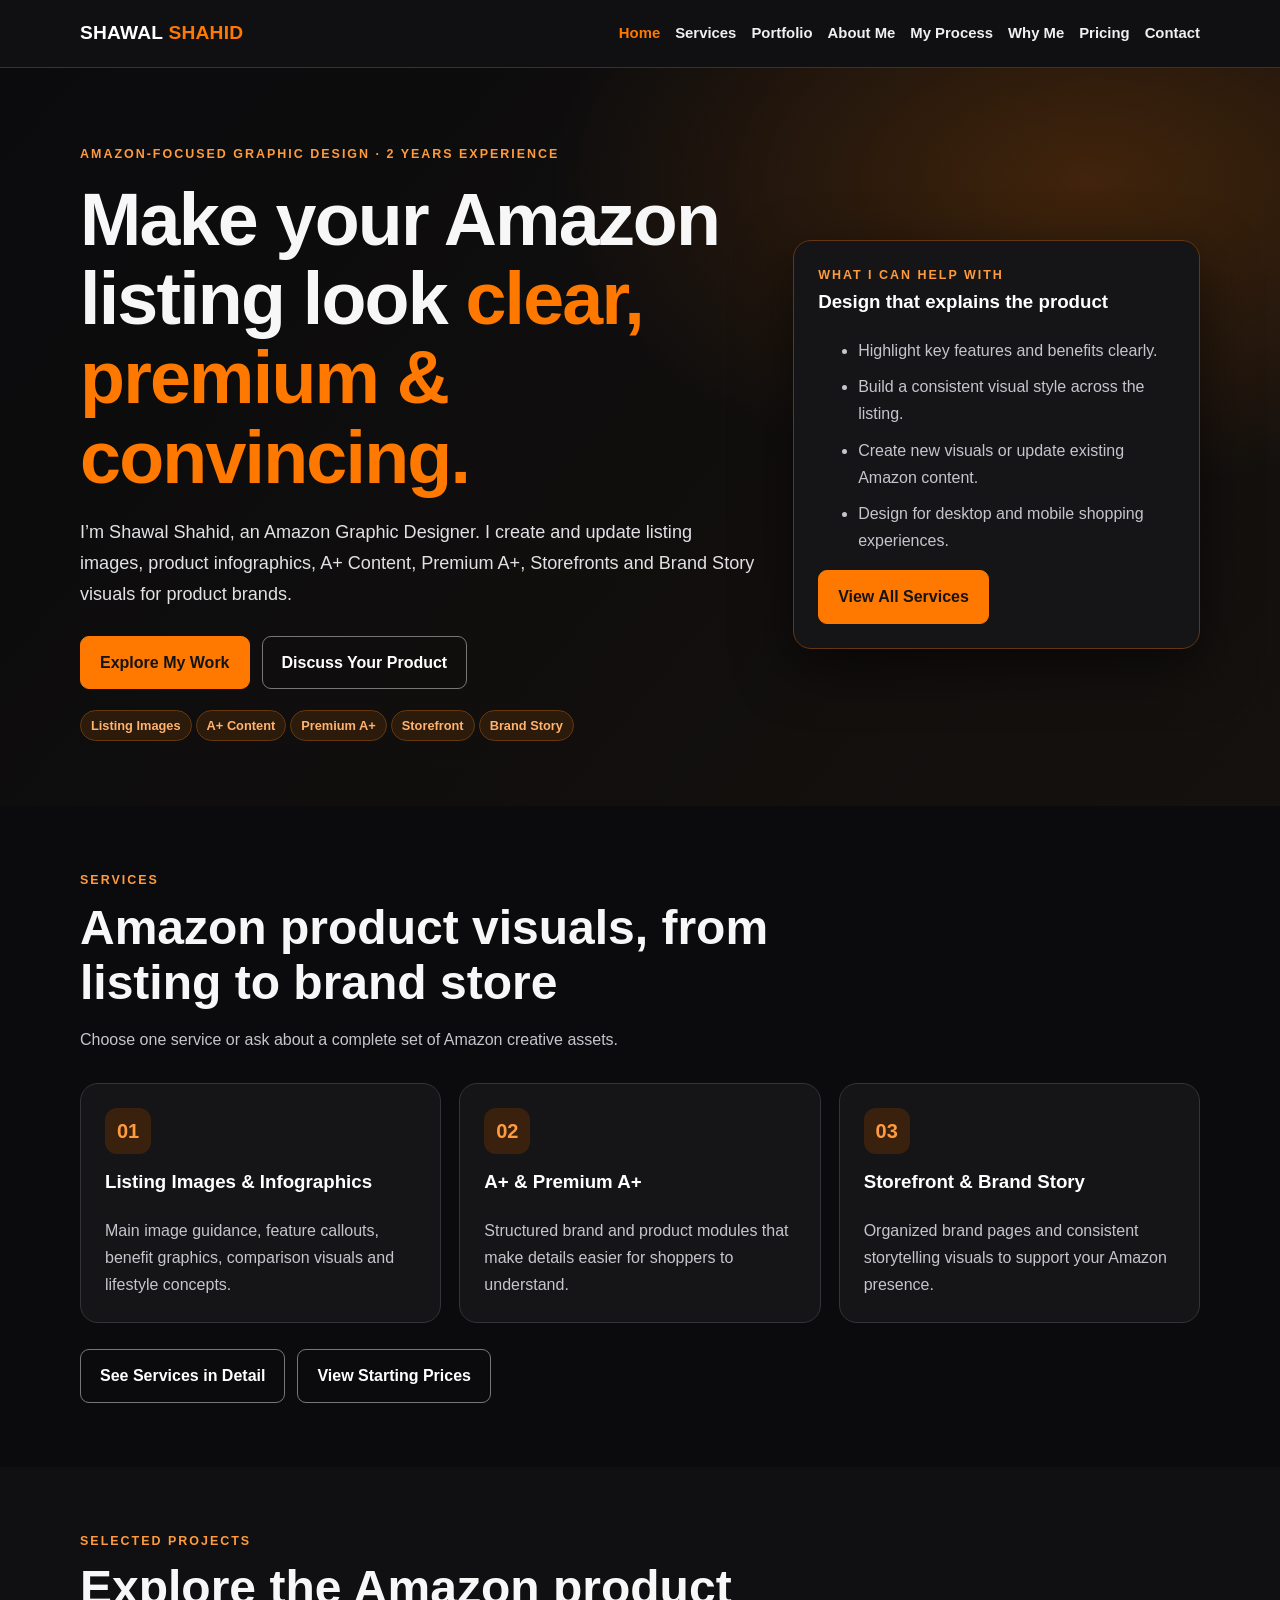
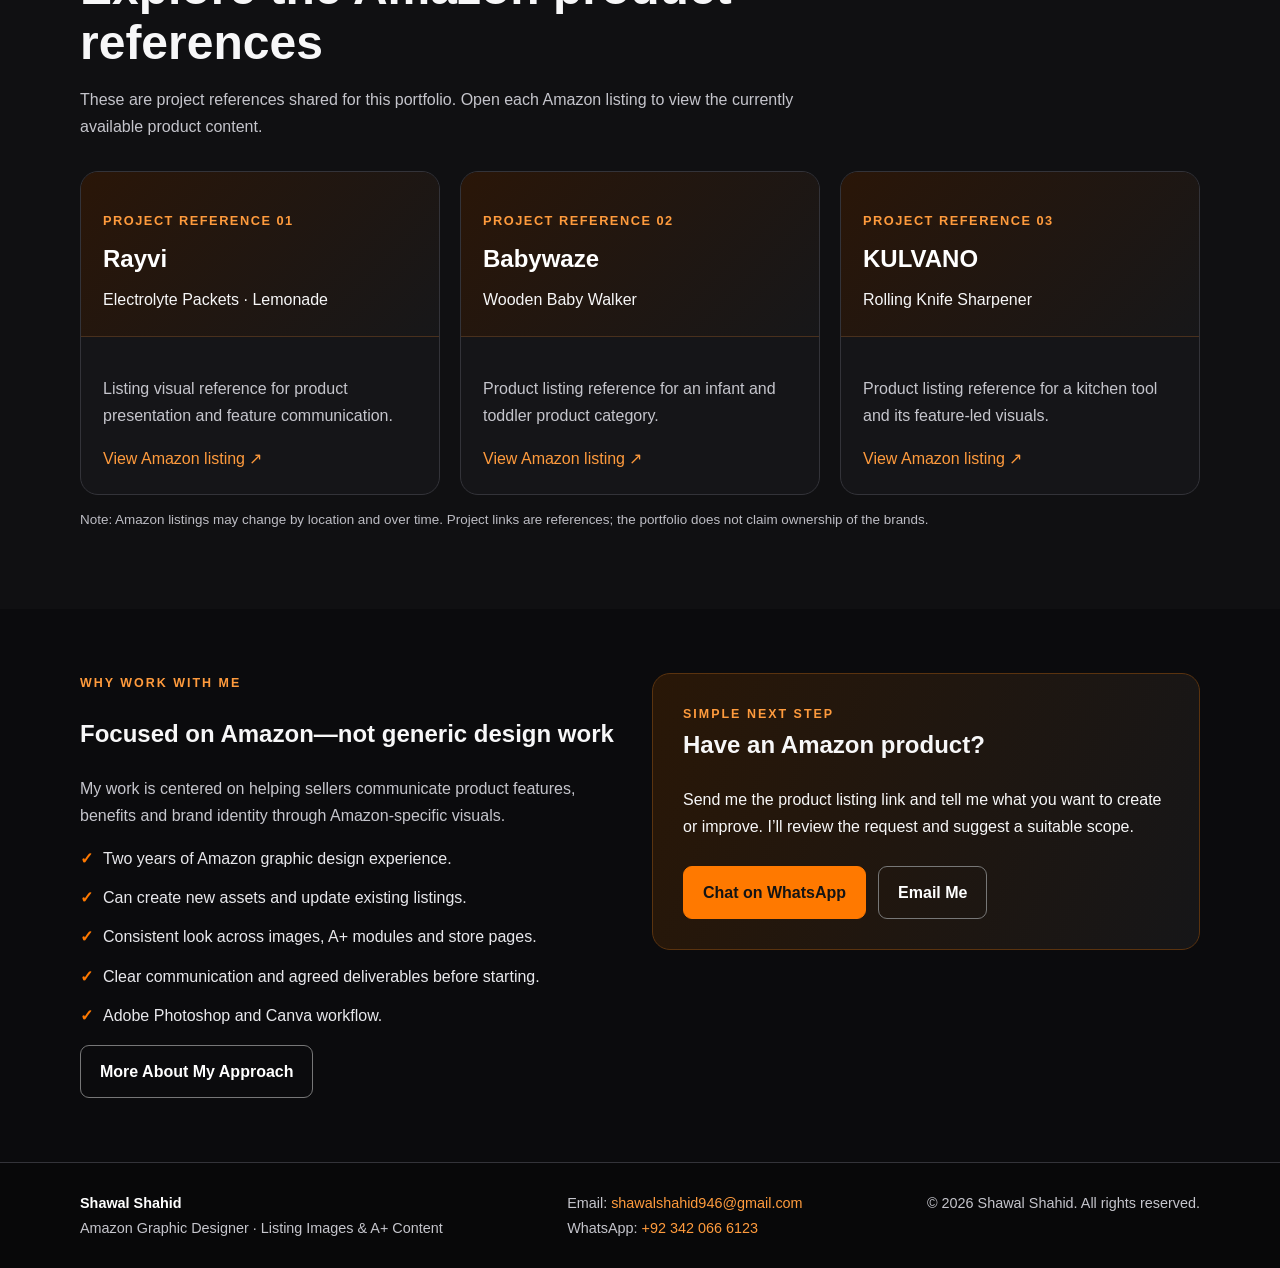
==== index.html @ ebdd7c2b "Add files via upload" ====
<!doctype html><html lang="en"><head><meta charset="utf-8"><meta name="viewport" content="width=device-width,initial-scale=1"><meta name="description" content="Amazon listing images, infographics, A+ Content, Premium A+, Storefront and Brand Story design services."><title>Amazon Graphic Designer | Shawal Shahid</title><link rel="stylesheet" href="style.css"></head><body><header class="topbar"><div class="wrap nav"><a class="brand" href="index.html">SHAWAL <span>SHAHID</span></a><nav><a class="active" href="index.html">Home</a><a class="" href="services.html">Services</a><a class="" href="portfolio.html">Portfolio</a><a class="" href="about.html">About Me</a><a class="" href="process.html">My Process</a><a class="" href="why-me.html">Why Me</a><a class="" href="pricing.html">Pricing</a><a class="" href="contact.html">Contact</a></nav></div></header><main><section class="hero"><div class="wrap hero-grid"><div><div class="eyebrow">Amazon-focused graphic design · 2 years experience</div><h1>Make your Amazon listing look <em>clear, premium & convincing.</em></h1><p class="lead">I’m Shawal Shahid, an Amazon Graphic Designer. I create and update listing images, product infographics, A+ Content, Premium A+, Storefronts and Brand Story visuals for product brands.</p><div class="btns"><a class="btn" href="portfolio.html">Explore My Work</a><a class="btn secondary" href="contact.html">Discuss Your Product</a></div><div class="pillrow"><span class="tag">Listing Images</span><span class="tag">A+ Content</span><span class="tag">Premium A+</span><span class="tag">Storefront</span><span class="tag">Brand Story</span></div></div><aside class="hero-card"><div class="eyebrow">What I can help with</div><h3>Design that explains the product</h3><ul><li>Highlight key features and benefits clearly.</li><li>Build a consistent visual style across the listing.</li><li>Create new visuals or update existing Amazon content.</li><li>Design for desktop and mobile shopping experiences.</li></ul><a class="btn" href="services.html">View All Services</a></aside></div></section>
<section><div class="wrap"><div class="section-head"><div class="eyebrow">Services</div><h2>Amazon product visuals, from listing to brand store</h2><p>Choose one service or ask about a complete set of Amazon creative assets.</p></div><div class="grid"><article class="card"><div class="icon">01</div><h3>Listing Images & Infographics</h3><p>Main image guidance, feature callouts, benefit graphics, comparison visuals and lifestyle concepts.</p></article><article class="card"><div class="icon">02</div><h3>A+ & Premium A+</h3><p>Structured brand and product modules that make details easier for shoppers to understand.</p></article><article class="card"><div class="icon">03</div><h3>Storefront & Brand Story</h3><p>Organized brand pages and consistent storytelling visuals to support your Amazon presence.</p></article></div><div class="btns"><a class="btn secondary" href="services.html">See Services in Detail</a><a class="btn secondary" href="pricing.html">View Starting Prices</a></div></div></section>
<section class="section-dark"><div class="wrap"><div class="section-head"><div class="eyebrow">Selected projects</div><h2>Explore the Amazon product references</h2><p>These are project references shared for this portfolio. Open each Amazon listing to view the currently available product content.</p></div><div class="projects"><article class="project"><div class="project-top"><div class="brand-label">Project reference 01</div><h3>Rayvi</h3><span>Electrolyte Packets · Lemonade</span></div><div class="project-body"><p>Listing visual reference for product presentation and feature communication.</p><a href="https://www.amazon.com/Rayvi-Adrenal-Electrolyte-Packets-Lemonade/dp/B0FDLGNP19" target="_blank" rel="noopener">View Amazon listing ↗</a></div></article><article class="project"><div class="project-top"><div class="brand-label">Project reference 02</div><h3>Babywaze</h3><span>Wooden Baby Walker</span></div><div class="project-body"><p>Product listing reference for an infant and toddler product category.</p><a href="https://www.amazon.com/Babywaze-Wooden-Walker-Wheels-Months/dp/B0FNRY591V" target="_blank" rel="noopener">View Amazon listing ↗</a></div></article><article class="project"><div class="project-top"><div class="brand-label">Project reference 03</div><h3>KULVANO</h3><span>Rolling Knife Sharpener</span></div><div class="project-body"><p>Product listing reference for a kitchen tool and its feature-led visuals.</p><a href="https://www.amazon.com/KULVANO-Rolling-Kitchen-Knife-Sharpener/dp/B0GYZKXK17" target="_blank" rel="noopener">View Amazon listing ↗</a></div></article></div><p class="fine">Note: Amazon listings may change by location and over time. Project links are references; the portfolio does not claim ownership of the brands.</p></div></section>
<section><div class="wrap split"><div><div class="eyebrow">Why work with me</div><h2>Focused on Amazon—not generic design work</h2><p class="muted">My work is centered on helping sellers communicate product features, benefits and brand identity through Amazon-specific visuals.</p><ul class="list-check"><li>Two years of Amazon graphic design experience.</li><li>Can create new assets and update existing listings.</li><li>Consistent look across images, A+ modules and store pages.</li><li>Clear communication and agreed deliverables before starting.</li><li>Adobe Photoshop and Canva workflow.</li></ul><a class="btn secondary" href="why-me.html">More About My Approach</a></div><div class="callout"><div class="eyebrow">Simple next step</div><h2>Have an Amazon product?</h2><p>Send me the product listing link and tell me what you want to create or improve. I’ll review the request and suggest a suitable scope.</p><div class="btns"><a class="btn" href="https://wa.me/923420666123">Chat on WhatsApp</a><a class="btn secondary" href="mailto:shawalshahid946@gmail.com">Email Me</a></div></div></div></section></main><footer class="footer"><div class="wrap footer-inner"><div><strong style="color:#fff">Shawal Shahid</strong><br>Amazon Graphic Designer · Listing Images & A+ Content</div><div>Email: <a href="mailto:shawalshahid946@gmail.com">shawalshahid946@gmail.com</a><br>WhatsApp: <a href="https://wa.me/923420666123">+92 342 066 6123</a></div><div>© 2026 Shawal Shahid. All rights reserved.</div></div></footer></body></html>
---- style.css ----
:root{--bg:#0b0b0d;--panel:#151518;--panel2:#1c1c20;--text:#f7f7f8;--muted:#c5c5cc;--orange:#ff7900;--orange2:#ff9b3d;--line:#333339;--white:#fff}
*{box-sizing:border-box}html{scroll-behavior:smooth}body{margin:0;background:var(--bg);color:var(--text);font-family:Inter,Arial,Helvetica,sans-serif;line-height:1.7}a{color:var(--orange2);text-decoration:none}a:hover{color:#fff}img{max-width:100%}.wrap{width:min(1120px,92%);margin:auto}.topbar{background:#101012;border-bottom:1px solid var(--line);position:sticky;top:0;z-index:10}.nav{display:flex;align-items:center;justify-content:space-between;gap:18px;padding:14px 0;flex-wrap:wrap}.brand{font-weight:900;font-size:1.2rem;letter-spacing:.2px;color:#fff}.brand span{color:var(--orange)}nav{display:flex;gap:15px;flex-wrap:wrap}nav a{font-size:.93rem;font-weight:700;color:#f0f0f2;padding:7px 0}nav a:hover,nav a.active{color:var(--orange)}.hero{padding:76px 0 62px;background:radial-gradient(ellipse at 85% 15%,rgba(255,121,0,.2),transparent 35%),linear-gradient(130deg,#0b0b0d,#15110e)}.hero-grid{display:grid;grid-template-columns:1.25fr .75fr;gap:35px;align-items:center}.eyebrow{color:var(--orange2);text-transform:uppercase;font-weight:900;letter-spacing:2px;font-size:.78rem}.hero h1{font-size:clamp(2.5rem,6vw,4.6rem);line-height:1.08;margin:14px 0 20px;letter-spacing:-1.8px}.hero h1 em{color:var(--orange);font-style:normal}.lead{font-size:1.13rem;color:#e2e2e6;max-width:680px}.hero-card,.card,.price-card,.project,.feature{background:var(--panel);border:1px solid var(--line);border-radius:18px;padding:24px}.hero-card{box-shadow:0 18px 55px #0008;border-color:#65360f}.hero-card h3,.card h3,.feature h3{margin-top:0;color:#fff}.hero-card li{margin:9px 0;color:var(--muted)}.btns{display:flex;gap:12px;flex-wrap:wrap;margin-top:26px}.btn{display:inline-flex;align-items:center;justify-content:center;background:var(--orange);color:#141414;padding:12px 19px;border-radius:9px;font-weight:900;border:1px solid var(--orange)}.btn:hover{background:var(--orange2);color:#111}.btn.secondary{background:transparent;color:#fff;border-color:#777}.btn.secondary:hover{border-color:var(--orange);color:var(--orange)}section{padding:64px 0}.section-dark{background:#101012}.section-head{max-width:760px;margin-bottom:30px}.section-head h2,.page-hero h1{font-size:clamp(2rem,4vw,3rem);line-height:1.15;margin:8px 0 14px}.section-head p,.muted{color:var(--muted)}.grid{display:grid;grid-template-columns:repeat(3,1fr);gap:18px}.grid.two{grid-template-columns:repeat(2,1fr)}.card{transition:.2s}.card:hover,.project:hover,.price-card:hover{border-color:var(--orange);transform:translateY(-3px)}.icon{display:inline-grid;place-items:center;width:46px;height:46px;border-radius:12px;background:#3a210e;color:var(--orange2);font-weight:900;font-size:1.25rem;margin-bottom:12px}.card p,.feature p{color:var(--muted);margin-bottom:0}.tag{display:inline-block;background:#2c1a0b;border:1px solid #66380e;color:#ffb36e;border-radius:999px;padding:4px 10px;font-size:.8rem;font-weight:800;margin:3px 4px 3px 0}.page-hero{padding:56px 0;background:radial-gradient(ellipse at 80% 10%,rgba(255,121,0,.18),transparent 40%),#101012;border-bottom:1px solid var(--line)}.page-hero p{max-width:800px;color:#dedee3;font-size:1.1rem}.projects{display:grid;grid-template-columns:repeat(3,1fr);gap:20px}.project{padding:0;overflow:hidden}.project-top{min-height:165px;padding:22px;background:linear-gradient(135deg,#2a1608,#171719);display:flex;flex-direction:column;justify-content:end;border-bottom:1px solid #49301d}.project-top .brand-label{font-size:.8rem;color:var(--orange2);font-weight:900;letter-spacing:1.5px;text-transform:uppercase}.project-top h3{font-size:1.5rem;margin:7px 0;color:white}.project-body{padding:22px}.project-body p{color:var(--muted)}.price-grid{display:grid;grid-template-columns:repeat(3,1fr);gap:18px}.price-card{position:relative}.price-card.featured{border:2px solid var(--orange);background:linear-gradient(180deg,#25180e,#151518)}.price{font-size:2.3rem;font-weight:950;color:var(--orange);line-height:1.2;margin:12px 0}.price small{font-size:.9rem;color:var(--muted);font-weight:600}.price-card ul{padding-left:20px;color:#dedee3}.price-card li{margin:7px 0}.note{background:#21170f;border:1px solid #74410f;border-radius:12px;padding:15px 18px;color:#ffe0c1}.split{display:grid;grid-template-columns:1fr 1fr;gap:24px;align-items:start}.list-check{list-style:none;padding:0}.list-check li{margin:12px 0;color:#e8e8ec}.list-check li:before{content:'✓';color:var(--orange);font-weight:900;margin-right:10px}.steps{counter-reset:step}.step{padding:18px 20px;border-left:3px solid var(--orange);background:var(--panel);border-radius:0 12px 12px 0;margin:14px 0}.step h3{margin:0 0 5px}.contact-box{display:grid;grid-template-columns:1fr 1fr;gap:18px}.contact-link{display:block;padding:18px;background:var(--panel);border:1px solid var(--line);border-radius:12px;color:#fff;font-weight:800}.contact-link span{display:block;color:var(--orange2);font-size:.85rem;margin-bottom:4px}.footer{border-top:1px solid var(--line);padding:28px 0;background:#080809;color:var(--muted);font-size:.9rem}.footer-inner{display:flex;justify-content:space-between;gap:20px;flex-wrap:wrap}.small{font-size:.9rem;color:var(--muted)}.pillrow{margin-top:18px}.callout{padding:30px;border-radius:18px;background:linear-gradient(110deg,#291707,#161618);border:1px solid #5a330f}.callout h2{margin-top:0}.table-wrap{overflow-x:auto}table{border-collapse:collapse;width:100%;min-width:540px;background:var(--panel)}th,td{padding:14px;text-align:left;border-bottom:1px solid var(--line)}th{color:var(--orange2)}td{color:#f0f0f3}.fine{font-size:.84rem;color:#bdbdc4}
@media(max-width:800px){.hero-grid,.split{grid-template-columns:1fr}.grid,.projects,.price-grid{grid-template-columns:repeat(2,1fr)}.hero{padding:52px 0}}@media(max-width:560px){.grid,.grid.two,.projects,.price-grid,.contact-box{grid-template-columns:1fr}.nav{align-items:flex-start}.nav nav{gap:10px}.hero h1{letter-spacing:-.7px}.hero{padding:42px 0}section{padding:48px 0}}
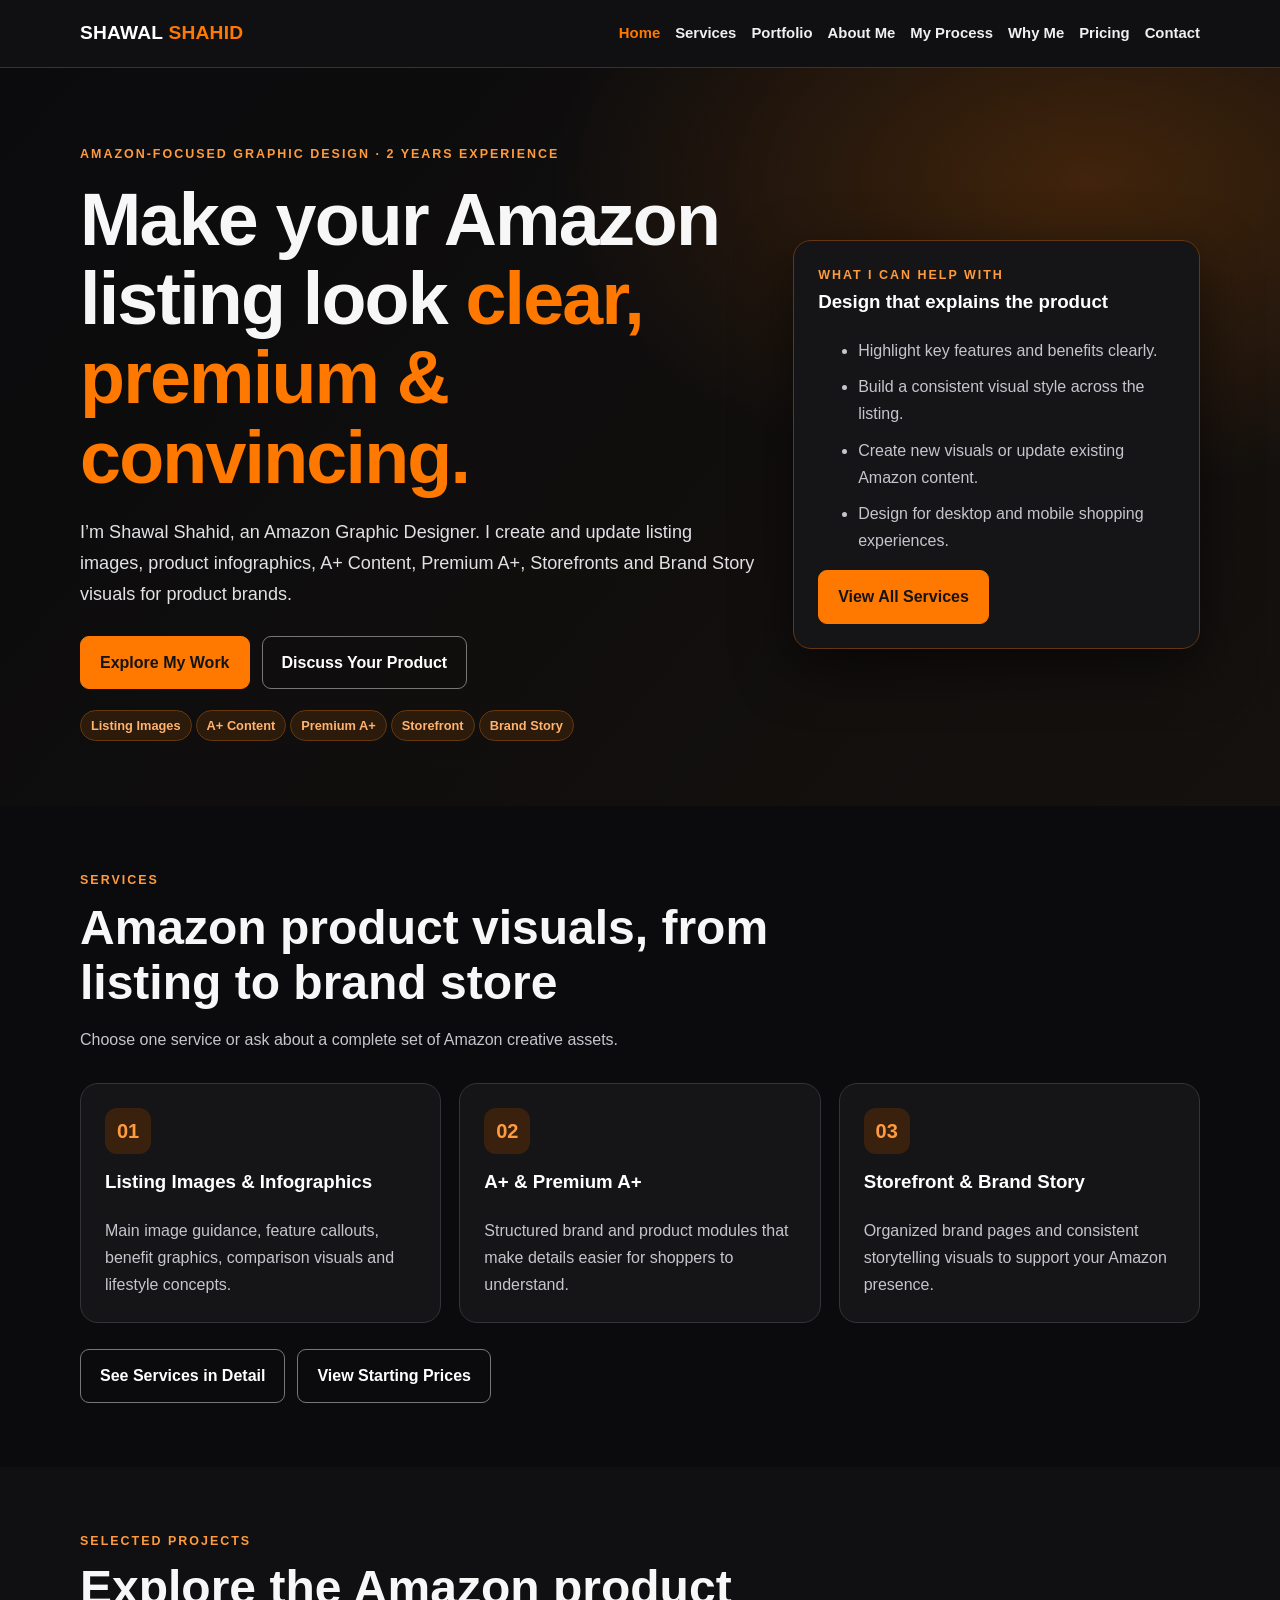
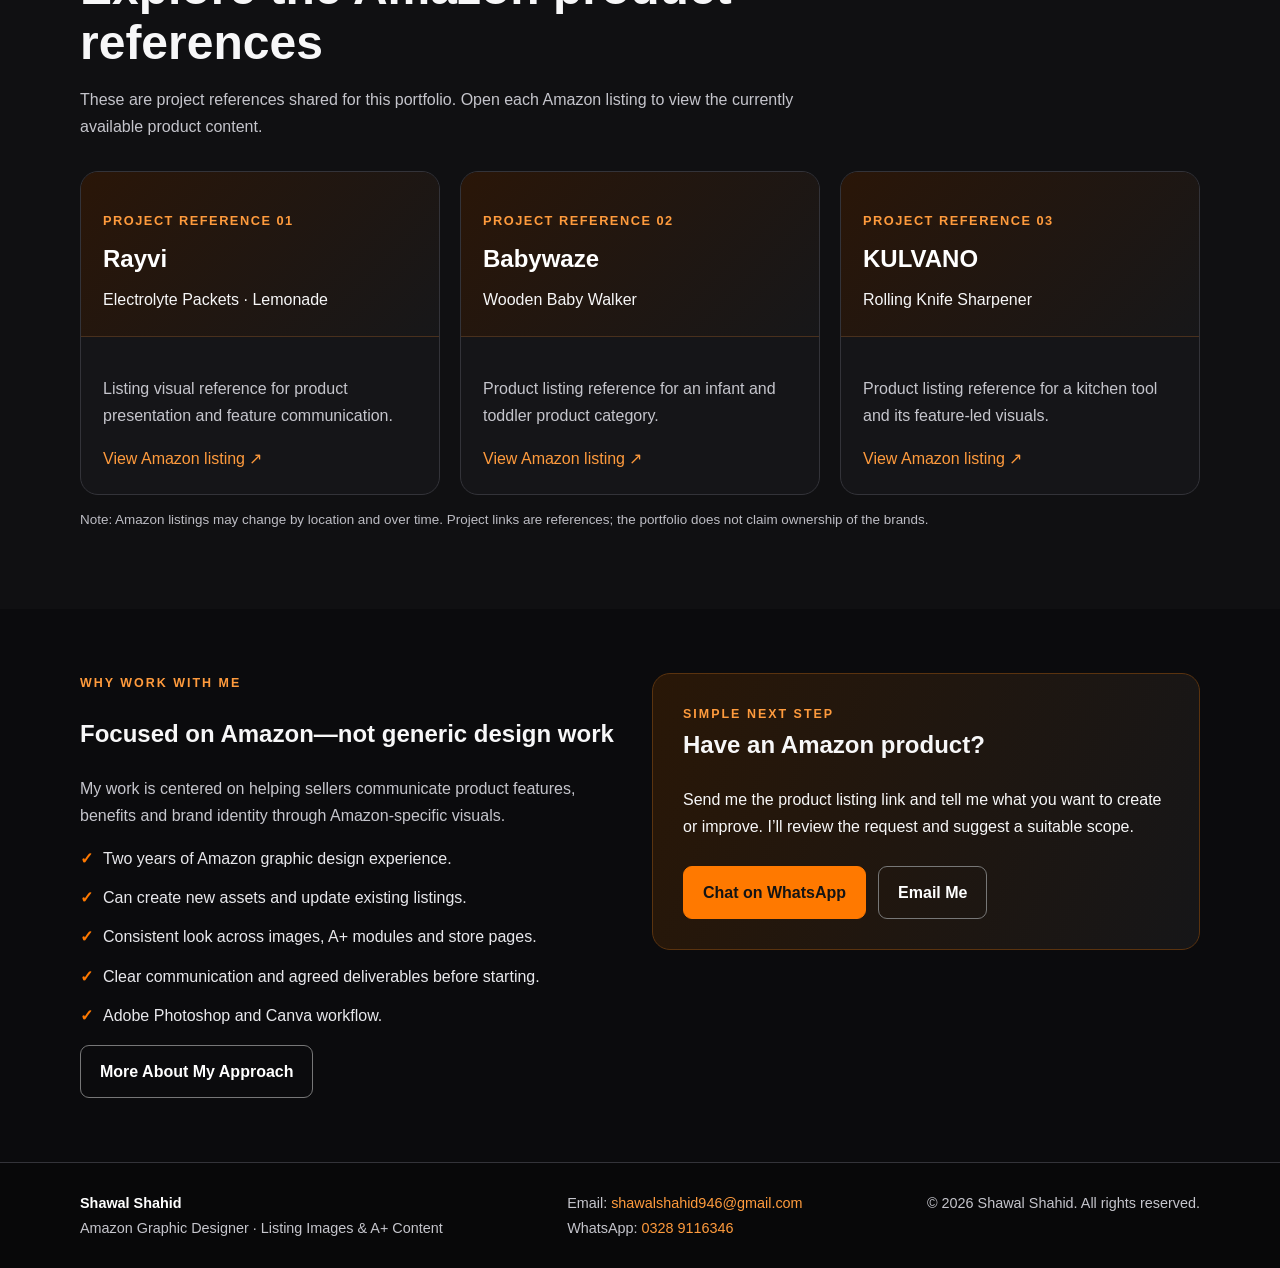
==== commit 15bd8137: "Add files via upload" ====
--- a/index.html
+++ b/index.html
@@ -1,4 +1,4 @@
 <!doctype html><html lang="en"><head><meta charset="utf-8"><meta name="viewport" content="width=device-width,initial-scale=1"><meta name="description" content="Amazon listing images, infographics, A+ Content, Premium A+, Storefront and Brand Story design services."><title>Amazon Graphic Designer | Shawal Shahid</title><link rel="stylesheet" href="style.css"></head><body><header class="topbar"><div class="wrap nav"><a class="brand" href="index.html">SHAWAL <span>SHAHID</span></a><nav><a class="active" href="index.html">Home</a><a class="" href="services.html">Services</a><a class="" href="portfolio.html">Portfolio</a><a class="" href="about.html">About Me</a><a class="" href="process.html">My Process</a><a class="" href="why-me.html">Why Me</a><a class="" href="pricing.html">Pricing</a><a class="" href="contact.html">Contact</a></nav></div></header><main><section class="hero"><div class="wrap hero-grid"><div><div class="eyebrow">Amazon-focused graphic design · 2 years experience</div><h1>Make your Amazon listing look <em>clear, premium & convincing.</em></h1><p class="lead">I’m Shawal Shahid, an Amazon Graphic Designer. I create and update listing images, product infographics, A+ Content, Premium A+, Storefronts and Brand Story visuals for product brands.</p><div class="btns"><a class="btn" href="portfolio.html">Explore My Work</a><a class="btn secondary" href="contact.html">Discuss Your Product</a></div><div class="pillrow"><span class="tag">Listing Images</span><span class="tag">A+ Content</span><span class="tag">Premium A+</span><span class="tag">Storefront</span><span class="tag">Brand Story</span></div></div><aside class="hero-card"><div class="eyebrow">What I can help with</div><h3>Design that explains the product</h3><ul><li>Highlight key features and benefits clearly.</li><li>Build a consistent visual style across the listing.</li><li>Create new visuals or update existing Amazon content.</li><li>Design for desktop and mobile shopping experiences.</li></ul><a class="btn" href="services.html">View All Services</a></aside></div></section>
 <section><div class="wrap"><div class="section-head"><div class="eyebrow">Services</div><h2>Amazon product visuals, from listing to brand store</h2><p>Choose one service or ask about a complete set of Amazon creative assets.</p></div><div class="grid"><article class="card"><div class="icon">01</div><h3>Listing Images & Infographics</h3><p>Main image guidance, feature callouts, benefit graphics, comparison visuals and lifestyle concepts.</p></article><article class="card"><div class="icon">02</div><h3>A+ & Premium A+</h3><p>Structured brand and product modules that make details easier for shoppers to understand.</p></article><article class="card"><div class="icon">03</div><h3>Storefront & Brand Story</h3><p>Organized brand pages and consistent storytelling visuals to support your Amazon presence.</p></article></div><div class="btns"><a class="btn secondary" href="services.html">See Services in Detail</a><a class="btn secondary" href="pricing.html">View Starting Prices</a></div></div></section>
 <section class="section-dark"><div class="wrap"><div class="section-head"><div class="eyebrow">Selected projects</div><h2>Explore the Amazon product references</h2><p>These are project references shared for this portfolio. Open each Amazon listing to view the currently available product content.</p></div><div class="projects"><article class="project"><div class="project-top"><div class="brand-label">Project reference 01</div><h3>Rayvi</h3><span>Electrolyte Packets · Lemonade</span></div><div class="project-body"><p>Listing visual reference for product presentation and feature communication.</p><a href="https://www.amazon.com/Rayvi-Adrenal-Electrolyte-Packets-Lemonade/dp/B0FDLGNP19" target="_blank" rel="noopener">View Amazon listing ↗</a></div></article><article class="project"><div class="project-top"><div class="brand-label">Project reference 02</div><h3>Babywaze</h3><span>Wooden Baby Walker</span></div><div class="project-body"><p>Product listing reference for an infant and toddler product category.</p><a href="https://www.amazon.com/Babywaze-Wooden-Walker-Wheels-Months/dp/B0FNRY591V" target="_blank" rel="noopener">View Amazon listing ↗</a></div></article><article class="project"><div class="project-top"><div class="brand-label">Project reference 03</div><h3>KULVANO</h3><span>Rolling Knife Sharpener</span></div><div class="project-body"><p>Product listing reference for a kitchen tool and its feature-led visuals.</p><a href="https://www.amazon.com/KULVANO-Rolling-Kitchen-Knife-Sharpener/dp/B0GYZKXK17" target="_blank" rel="noopener">View Amazon listing ↗</a></div></article></div><p class="fine">Note: Amazon listings may change by location and over time. Project links are references; the portfolio does not claim ownership of the brands.</p></div></section>
-<section><div class="wrap split"><div><div class="eyebrow">Why work with me</div><h2>Focused on Amazon—not generic design work</h2><p class="muted">My work is centered on helping sellers communicate product features, benefits and brand identity through Amazon-specific visuals.</p><ul class="list-check"><li>Two years of Amazon graphic design experience.</li><li>Can create new assets and update existing listings.</li><li>Consistent look across images, A+ modules and store pages.</li><li>Clear communication and agreed deliverables before starting.</li><li>Adobe Photoshop and Canva workflow.</li></ul><a class="btn secondary" href="why-me.html">More About My Approach</a></div><div class="callout"><div class="eyebrow">Simple next step</div><h2>Have an Amazon product?</h2><p>Send me the product listing link and tell me what you want to create or improve. I’ll review the request and suggest a suitable scope.</p><div class="btns"><a class="btn" href="https://wa.me/923420666123">Chat on WhatsApp</a><a class="btn secondary" href="mailto:shawalshahid946@gmail.com">Email Me</a></div></div></div></section></main><footer class="footer"><div class="wrap footer-inner"><div><strong style="color:#fff">Shawal Shahid</strong><br>Amazon Graphic Designer · Listing Images & A+ Content</div><div>Email: <a href="mailto:shawalshahid946@gmail.com">shawalshahid946@gmail.com</a><br>WhatsApp: <a href="https://wa.me/923420666123">+92 342 066 6123</a></div><div>© 2026 Shawal Shahid. All rights reserved.</div></div></footer></body></html>+<section><div class="wrap split"><div><div class="eyebrow">Why work with me</div><h2>Focused on Amazon—not generic design work</h2><p class="muted">My work is centered on helping sellers communicate product features, benefits and brand identity through Amazon-specific visuals.</p><ul class="list-check"><li>Two years of Amazon graphic design experience.</li><li>Can create new assets and update existing listings.</li><li>Consistent look across images, A+ modules and store pages.</li><li>Clear communication and agreed deliverables before starting.</li><li>Adobe Photoshop and Canva workflow.</li></ul><a class="btn secondary" href="why-me.html">More About My Approach</a></div><div class="callout"><div class="eyebrow">Simple next step</div><h2>Have an Amazon product?</h2><p>Send me the product listing link and tell me what you want to create or improve. I’ll review the request and suggest a suitable scope.</p><div class="btns"><a class="btn" href="https://wa.me/923289116346">Chat on WhatsApp</a><a class="btn secondary" href="mailto:shawalshahid946@gmail.com">Email Me</a></div></div></div></section></main><footer class="footer"><div class="wrap footer-inner"><div><strong style="color:#fff">Shawal Shahid</strong><br>Amazon Graphic Designer · Listing Images & A+ Content</div><div>Email: <a href="mailto:shawalshahid946@gmail.com">shawalshahid946@gmail.com</a><br>WhatsApp: <a href="https://wa.me/923289116346">0328 9116346</a></div><div>© 2026 Shawal Shahid. All rights reserved.</div></div></footer></body></html>
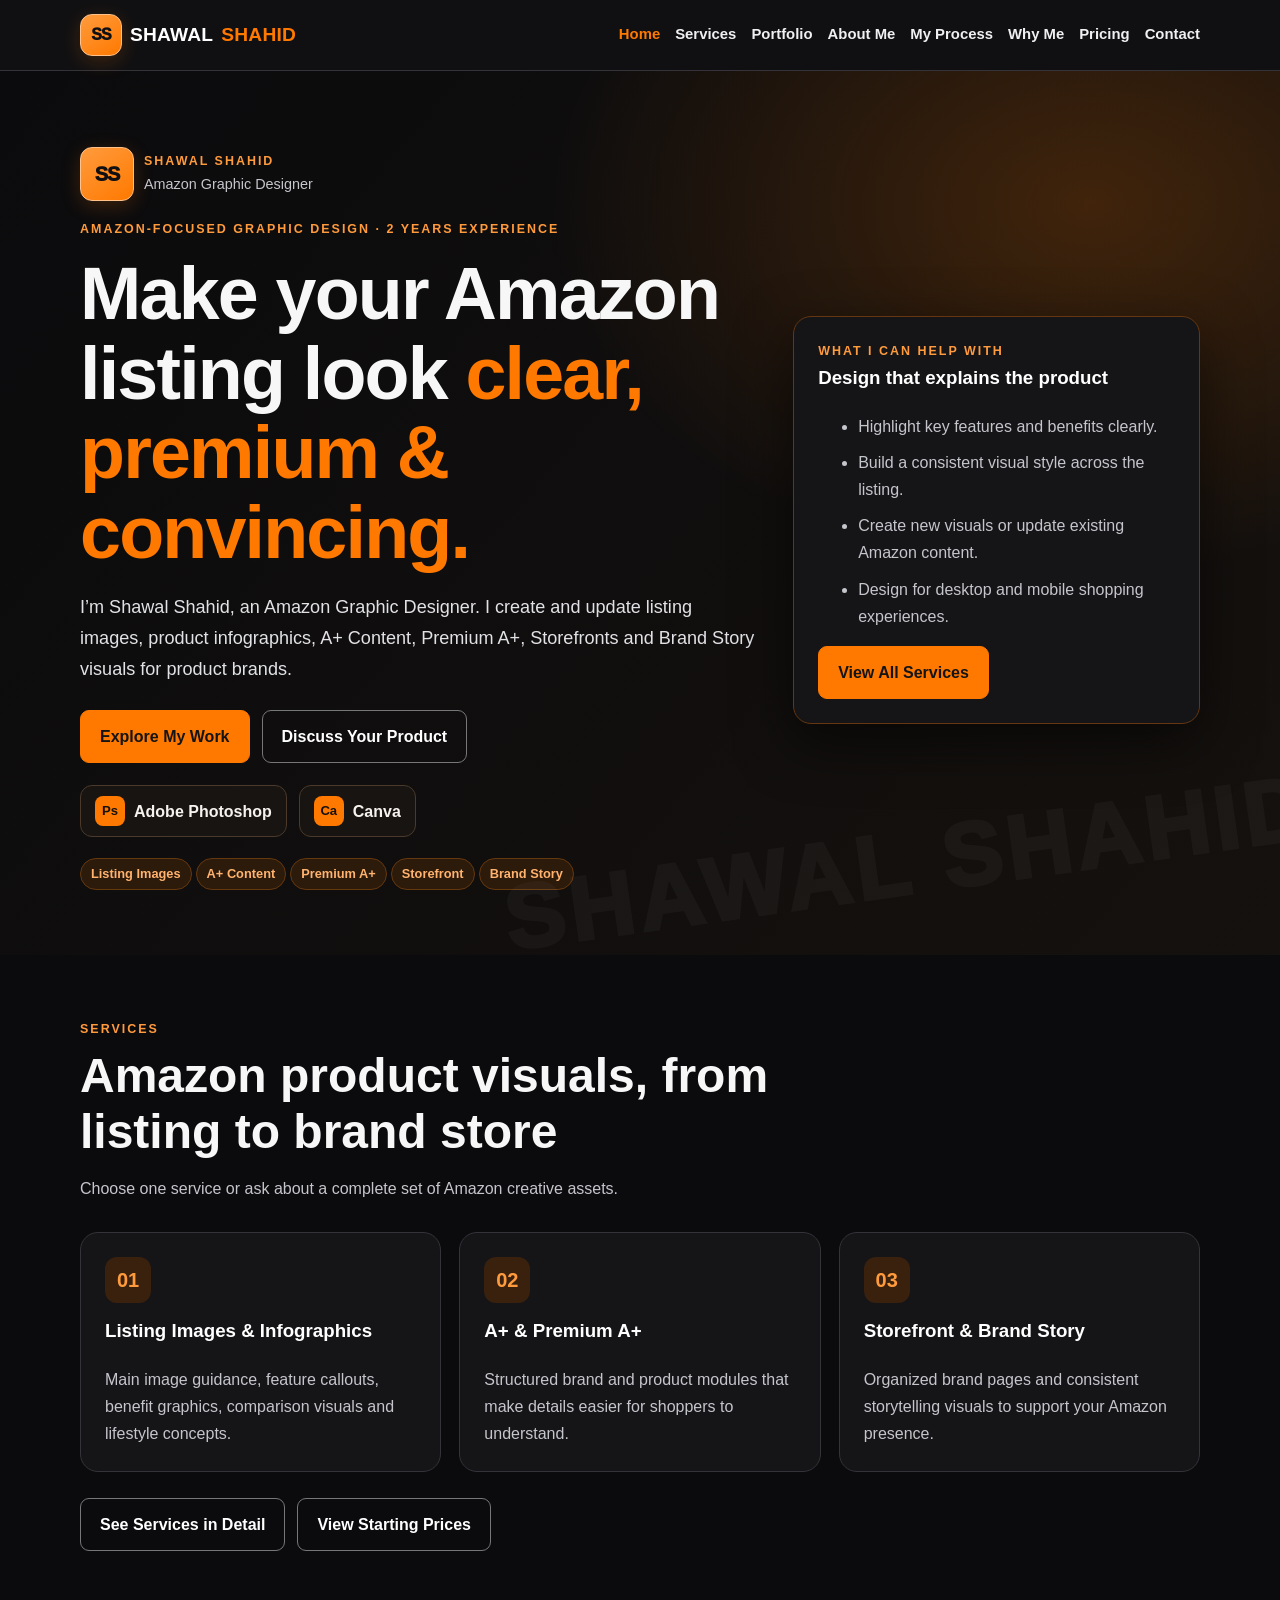
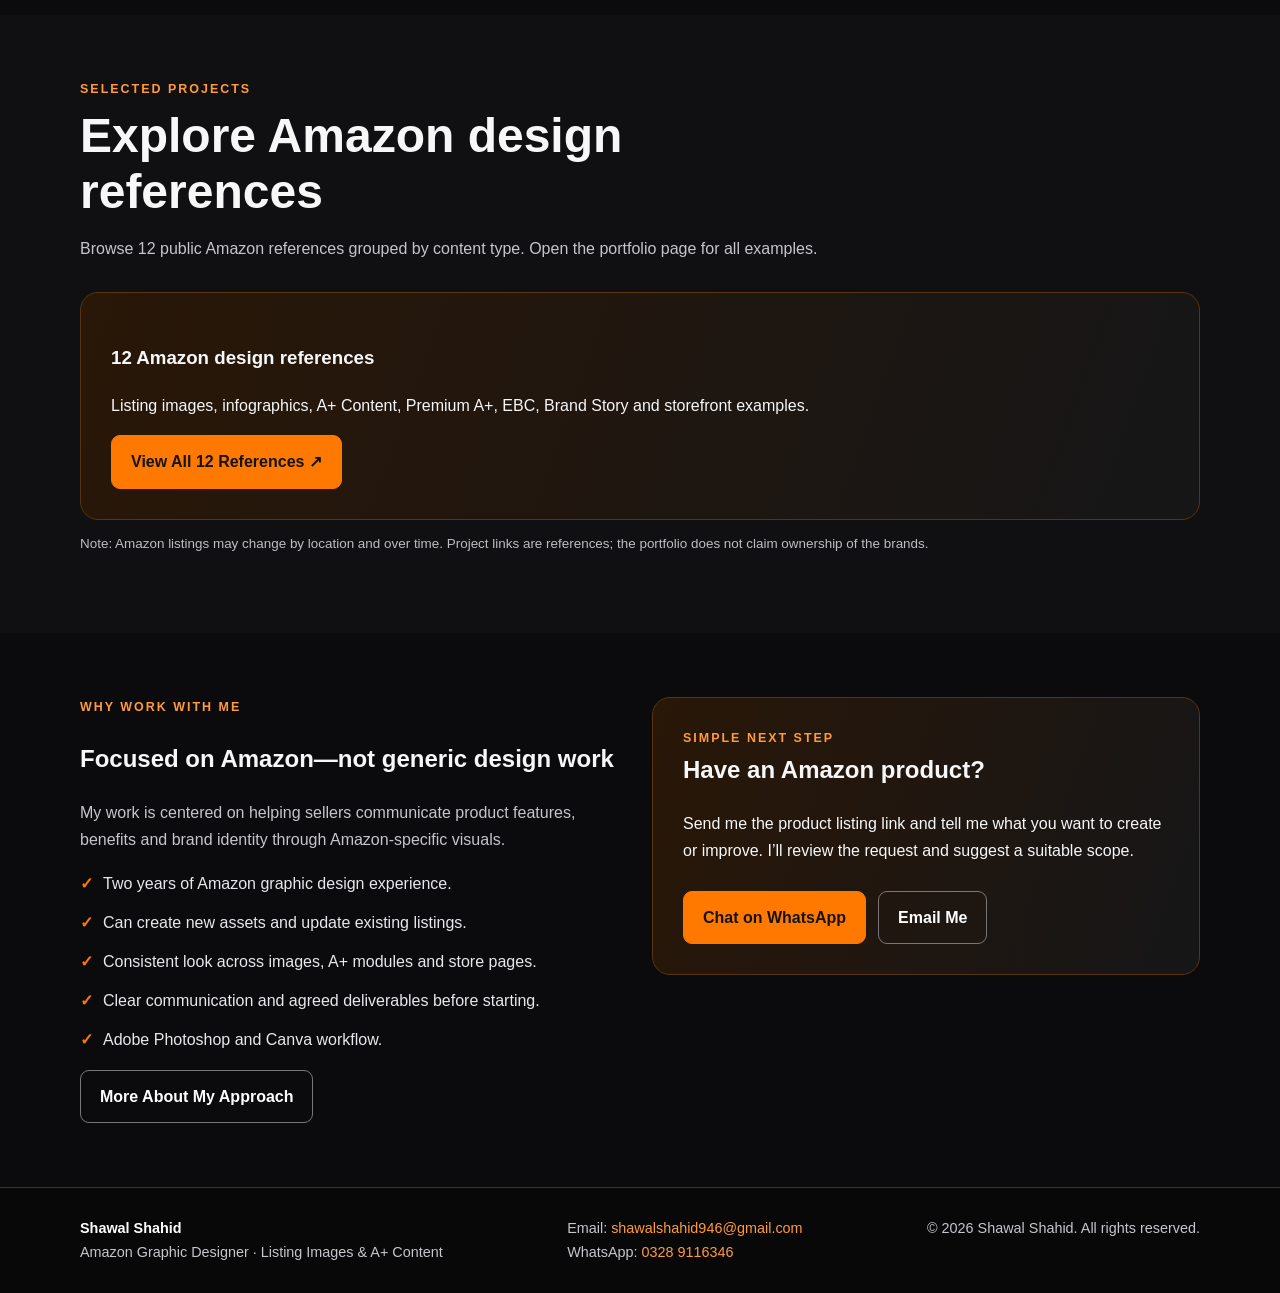
==== commit be601b99: "Add files via upload" ====
--- a/index.html
+++ b/index.html
@@ -1,4 +1,4 @@
-<!doctype html><html lang="en"><head><meta charset="utf-8"><meta name="viewport" content="width=device-width,initial-scale=1"><meta name="description" content="Amazon listing images, infographics, A+ Content, Premium A+, Storefront and Brand Story design services."><title>Amazon Graphic Designer | Shawal Shahid</title><link rel="stylesheet" href="style.css"></head><body><header class="topbar"><div class="wrap nav"><a class="brand" href="index.html">SHAWAL <span>SHAHID</span></a><nav><a class="active" href="index.html">Home</a><a class="" href="services.html">Services</a><a class="" href="portfolio.html">Portfolio</a><a class="" href="about.html">About Me</a><a class="" href="process.html">My Process</a><a class="" href="why-me.html">Why Me</a><a class="" href="pricing.html">Pricing</a><a class="" href="contact.html">Contact</a></nav></div></header><main><section class="hero"><div class="wrap hero-grid"><div><div class="eyebrow">Amazon-focused graphic design · 2 years experience</div><h1>Make your Amazon listing look <em>clear, premium & convincing.</em></h1><p class="lead">I’m Shawal Shahid, an Amazon Graphic Designer. I create and update listing images, product infographics, A+ Content, Premium A+, Storefronts and Brand Story visuals for product brands.</p><div class="btns"><a class="btn" href="portfolio.html">Explore My Work</a><a class="btn secondary" href="contact.html">Discuss Your Product</a></div><div class="pillrow"><span class="tag">Listing Images</span><span class="tag">A+ Content</span><span class="tag">Premium A+</span><span class="tag">Storefront</span><span class="tag">Brand Story</span></div></div><aside class="hero-card"><div class="eyebrow">What I can help with</div><h3>Design that explains the product</h3><ul><li>Highlight key features and benefits clearly.</li><li>Build a consistent visual style across the listing.</li><li>Create new visuals or update existing Amazon content.</li><li>Design for desktop and mobile shopping experiences.</li></ul><a class="btn" href="services.html">View All Services</a></aside></div></section>
+<!doctype html><html lang="en"><head><meta charset="utf-8"><meta name="viewport" content="width=device-width,initial-scale=1"><meta name="description" content="Amazon listing images, infographics, A+ Content, Premium A+, Storefront and Brand Story design services."><title>Amazon Graphic Designer | Shawal Shahid</title><link rel="stylesheet" href="style.css"></head><body><header class="topbar"><div class="wrap nav"><a class="brand" href="index.html"><span class="logo-mark">SS</span> SHAWAL <span>SHAHID</span></a><nav><a class="active" href="index.html">Home</a><a class="" href="services.html">Services</a><a class="" href="portfolio.html">Portfolio</a><a class="" href="about.html">About Me</a><a class="" href="process.html">My Process</a><a class="" href="why-me.html">Why Me</a><a class="" href="pricing.html">Pricing</a><a class="" href="contact.html">Contact</a></nav></div></header><main><section class="hero"><div class="wrap hero-grid"><div><div class="home-logo"><span class="logo-mark">SS</span><div><div class="eyebrow">Shawal Shahid</div><div class="small">Amazon Graphic Designer</div></div></div><div class="eyebrow">Amazon-focused graphic design · 2 years experience</div><h1>Make your Amazon listing look <em>clear, premium & convincing.</em></h1><p class="lead">I’m Shawal Shahid, an Amazon Graphic Designer. I create and update listing images, product infographics, A+ Content, Premium A+, Storefronts and Brand Story visuals for product brands.</p><div class="btns"><a class="btn" href="portfolio.html">Explore My Work</a><a class="btn secondary" href="contact.html">Discuss Your Product</a></div><div class="software-row"><div class="software-chip"><b>Ps</b> Adobe Photoshop</div><div class="software-chip"><b>Ca</b> Canva</div></div><div class="pillrow"><span class="tag">Listing Images</span><span class="tag">A+ Content</span><span class="tag">Premium A+</span><span class="tag">Storefront</span><span class="tag">Brand Story</span></div></div><aside class="hero-card"><div class="eyebrow">What I can help with</div><h3>Design that explains the product</h3><ul><li>Highlight key features and benefits clearly.</li><li>Build a consistent visual style across the listing.</li><li>Create new visuals or update existing Amazon content.</li><li>Design for desktop and mobile shopping experiences.</li></ul><a class="btn" href="services.html">View All Services</a></aside></div></section>
 <section><div class="wrap"><div class="section-head"><div class="eyebrow">Services</div><h2>Amazon product visuals, from listing to brand store</h2><p>Choose one service or ask about a complete set of Amazon creative assets.</p></div><div class="grid"><article class="card"><div class="icon">01</div><h3>Listing Images & Infographics</h3><p>Main image guidance, feature callouts, benefit graphics, comparison visuals and lifestyle concepts.</p></article><article class="card"><div class="icon">02</div><h3>A+ & Premium A+</h3><p>Structured brand and product modules that make details easier for shoppers to understand.</p></article><article class="card"><div class="icon">03</div><h3>Storefront & Brand Story</h3><p>Organized brand pages and consistent storytelling visuals to support your Amazon presence.</p></article></div><div class="btns"><a class="btn secondary" href="services.html">See Services in Detail</a><a class="btn secondary" href="pricing.html">View Starting Prices</a></div></div></section>
-<section class="section-dark"><div class="wrap"><div class="section-head"><div class="eyebrow">Selected projects</div><h2>Explore the Amazon product references</h2><p>These are project references shared for this portfolio. Open each Amazon listing to view the currently available product content.</p></div><div class="projects"><article class="project"><div class="project-top"><div class="brand-label">Project reference 01</div><h3>Rayvi</h3><span>Electrolyte Packets · Lemonade</span></div><div class="project-body"><p>Listing visual reference for product presentation and feature communication.</p><a href="https://www.amazon.com/Rayvi-Adrenal-Electrolyte-Packets-Lemonade/dp/B0FDLGNP19" target="_blank" rel="noopener">View Amazon listing ↗</a></div></article><article class="project"><div class="project-top"><div class="brand-label">Project reference 02</div><h3>Babywaze</h3><span>Wooden Baby Walker</span></div><div class="project-body"><p>Product listing reference for an infant and toddler product category.</p><a href="https://www.amazon.com/Babywaze-Wooden-Walker-Wheels-Months/dp/B0FNRY591V" target="_blank" rel="noopener">View Amazon listing ↗</a></div></article><article class="project"><div class="project-top"><div class="brand-label">Project reference 03</div><h3>KULVANO</h3><span>Rolling Knife Sharpener</span></div><div class="project-body"><p>Product listing reference for a kitchen tool and its feature-led visuals.</p><a href="https://www.amazon.com/KULVANO-Rolling-Kitchen-Knife-Sharpener/dp/B0GYZKXK17" target="_blank" rel="noopener">View Amazon listing ↗</a></div></article></div><p class="fine">Note: Amazon listings may change by location and over time. Project links are references; the portfolio does not claim ownership of the brands.</p></div></section>
+<section class="section-dark"><div class="wrap"><div class="section-head"><div class="eyebrow">Selected projects</div><h2>Explore Amazon design references</h2><p>Browse 12 public Amazon references grouped by content type. Open the portfolio page for all examples.</p></div><div class="callout"><h3>12 Amazon design references</h3><p>Listing images, infographics, A+ Content, Premium A+, EBC, Brand Story and storefront examples.</p><a class="btn" href="portfolio.html">View All 12 References ↗</a></div><p class="fine">Note: Amazon listings may change by location and over time. Project links are references; the portfolio does not claim ownership of the brands.</p></div></section>
 <section><div class="wrap split"><div><div class="eyebrow">Why work with me</div><h2>Focused on Amazon—not generic design work</h2><p class="muted">My work is centered on helping sellers communicate product features, benefits and brand identity through Amazon-specific visuals.</p><ul class="list-check"><li>Two years of Amazon graphic design experience.</li><li>Can create new assets and update existing listings.</li><li>Consistent look across images, A+ modules and store pages.</li><li>Clear communication and agreed deliverables before starting.</li><li>Adobe Photoshop and Canva workflow.</li></ul><a class="btn secondary" href="why-me.html">More About My Approach</a></div><div class="callout"><div class="eyebrow">Simple next step</div><h2>Have an Amazon product?</h2><p>Send me the product listing link and tell me what you want to create or improve. I’ll review the request and suggest a suitable scope.</p><div class="btns"><a class="btn" href="https://wa.me/923289116346">Chat on WhatsApp</a><a class="btn secondary" href="mailto:shawalshahid946@gmail.com">Email Me</a></div></div></div></section></main><footer class="footer"><div class="wrap footer-inner"><div><strong style="color:#fff">Shawal Shahid</strong><br>Amazon Graphic Designer · Listing Images & A+ Content</div><div>Email: <a href="mailto:shawalshahid946@gmail.com">shawalshahid946@gmail.com</a><br>WhatsApp: <a href="https://wa.me/923289116346">0328 9116346</a></div><div>© 2026 Shawal Shahid. All rights reserved.</div></div></footer></body></html>
--- a/style.css
+++ b/style.css
@@ -2,3 +2,6 @@
 :root{--bg:#0b0b0d;--panel:#151518;--panel2:#1c1c20;--text:#f7f7f8;--muted:#c5c5cc;--orange:#ff7900;--orange2:#ff9b3d;--line:#333339;--white:#fff}
 *{box-sizing:border-box}html{scroll-behavior:smooth}body{margin:0;background:var(--bg);color:var(--text);font-family:Inter,Arial,Helvetica,sans-serif;line-height:1.7}a{color:var(--orange2);text-decoration:none}a:hover{color:#fff}img{max-width:100%}.wrap{width:min(1120px,92%);margin:auto}.topbar{background:#101012;border-bottom:1px solid var(--line);position:sticky;top:0;z-index:10}.nav{display:flex;align-items:center;justify-content:space-between;gap:18px;padding:14px 0;flex-wrap:wrap}.brand{font-weight:900;font-size:1.2rem;letter-spacing:.2px;color:#fff}.brand span{color:var(--orange)}nav{display:flex;gap:15px;flex-wrap:wrap}nav a{font-size:.93rem;font-weight:700;color:#f0f0f2;padding:7px 0}nav a:hover,nav a.active{color:var(--orange)}.hero{padding:76px 0 62px;background:radial-gradient(ellipse at 85% 15%,rgba(255,121,0,.2),transparent 35%),linear-gradient(130deg,#0b0b0d,#15110e)}.hero-grid{display:grid;grid-template-columns:1.25fr .75fr;gap:35px;align-items:center}.eyebrow{color:var(--orange2);text-transform:uppercase;font-weight:900;letter-spacing:2px;font-size:.78rem}.hero h1{font-size:clamp(2.5rem,6vw,4.6rem);line-height:1.08;margin:14px 0 20px;letter-spacing:-1.8px}.hero h1 em{color:var(--orange);font-style:normal}.lead{font-size:1.13rem;color:#e2e2e6;max-width:680px}.hero-card,.card,.price-card,.project,.feature{background:var(--panel);border:1px solid var(--line);border-radius:18px;padding:24px}.hero-card{box-shadow:0 18px 55px #0008;border-color:#65360f}.hero-card h3,.card h3,.feature h3{margin-top:0;color:#fff}.hero-card li{margin:9px 0;color:var(--muted)}.btns{display:flex;gap:12px;flex-wrap:wrap;margin-top:26px}.btn{display:inline-flex;align-items:center;justify-content:center;background:var(--orange);color:#141414;padding:12px 19px;border-radius:9px;font-weight:900;border:1px solid var(--orange)}.btn:hover{background:var(--orange2);color:#111}.btn.secondary{background:transparent;color:#fff;border-color:#777}.btn.secondary:hover{border-color:var(--orange);color:var(--orange)}section{padding:64px 0}.section-dark{background:#101012}.section-head{max-width:760px;margin-bottom:30px}.section-head h2,.page-hero h1{font-size:clamp(2rem,4vw,3rem);line-height:1.15;margin:8px 0 14px}.section-head p,.muted{color:var(--muted)}.grid{display:grid;grid-template-columns:repeat(3,1fr);gap:18px}.grid.two{grid-template-columns:repeat(2,1fr)}.card{transition:.2s}.card:hover,.project:hover,.price-card:hover{border-color:var(--orange);transform:translateY(-3px)}.icon{display:inline-grid;place-items:center;width:46px;height:46px;border-radius:12px;background:#3a210e;color:var(--orange2);font-weight:900;font-size:1.25rem;margin-bottom:12px}.card p,.feature p{color:var(--muted);margin-bottom:0}.tag{display:inline-block;background:#2c1a0b;border:1px solid #66380e;color:#ffb36e;border-radius:999px;padding:4px 10px;font-size:.8rem;font-weight:800;margin:3px 4px 3px 0}.page-hero{padding:56px 0;background:radial-gradient(ellipse at 80% 10%,rgba(255,121,0,.18),transparent 40%),#101012;border-bottom:1px solid var(--line)}.page-hero p{max-width:800px;color:#dedee3;font-size:1.1rem}.projects{display:grid;grid-template-columns:repeat(3,1fr);gap:20px}.project{padding:0;overflow:hidden}.project-top{min-height:165px;padding:22px;background:linear-gradient(135deg,#2a1608,#171719);display:flex;flex-direction:column;justify-content:end;border-bottom:1px solid #49301d}.project-top .brand-label{font-size:.8rem;color:var(--orange2);font-weight:900;letter-spacing:1.5px;text-transform:uppercase}.project-top h3{font-size:1.5rem;margin:7px 0;color:white}.project-body{padding:22px}.project-body p{color:var(--muted)}.price-grid{display:grid;grid-template-columns:repeat(3,1fr);gap:18px}.price-card{position:relative}.price-card.featured{border:2px solid var(--orange);background:linear-gradient(180deg,#25180e,#151518)}.price{font-size:2.3rem;font-weight:950;color:var(--orange);line-height:1.2;margin:12px 0}.price small{font-size:.9rem;color:var(--muted);font-weight:600}.price-card ul{padding-left:20px;color:#dedee3}.price-card li{margin:7px 0}.note{background:#21170f;border:1px solid #74410f;border-radius:12px;padding:15px 18px;color:#ffe0c1}.split{display:grid;grid-template-columns:1fr 1fr;gap:24px;align-items:start}.list-check{list-style:none;padding:0}.list-check li{margin:12px 0;color:#e8e8ec}.list-check li:before{content:'✓';color:var(--orange);font-weight:900;margin-right:10px}.steps{counter-reset:step}.step{padding:18px 20px;border-left:3px solid var(--orange);background:var(--panel);border-radius:0 12px 12px 0;margin:14px 0}.step h3{margin:0 0 5px}.contact-box{display:grid;grid-template-columns:1fr 1fr;gap:18px}.contact-link{display:block;padding:18px;background:var(--panel);border:1px solid var(--line);border-radius:12px;color:#fff;font-weight:800}.contact-link span{display:block;color:var(--orange2);font-size:.85rem;margin-bottom:4px}.footer{border-top:1px solid var(--line);padding:28px 0;background:#080809;color:var(--muted);font-size:.9rem}.footer-inner{display:flex;justify-content:space-between;gap:20px;flex-wrap:wrap}.small{font-size:.9rem;color:var(--muted)}.pillrow{margin-top:18px}.callout{padding:30px;border-radius:18px;background:linear-gradient(110deg,#291707,#161618);border:1px solid #5a330f}.callout h2{margin-top:0}.table-wrap{overflow-x:auto}table{border-collapse:collapse;width:100%;min-width:540px;background:var(--panel)}th,td{padding:14px;text-align:left;border-bottom:1px solid var(--line)}th{color:var(--orange2)}td{color:#f0f0f3}.fine{font-size:.84rem;color:#bdbdc4}
 @media(max-width:800px){.hero-grid,.split{grid-template-columns:1fr}.grid,.projects,.price-grid{grid-template-columns:repeat(2,1fr)}.hero{padding:52px 0}}@media(max-width:560px){.grid,.grid.two,.projects,.price-grid,.contact-box{grid-template-columns:1fr}.nav{align-items:flex-start}.nav nav{gap:10px}.hero h1{letter-spacing:-.7px}.hero{padding:42px 0}section{padding:48px 0}}
+
+/* Added portfolio identity details */
+.brand{display:inline-flex;align-items:center;gap:8px}.logo-mark{display:inline-grid;place-items:center;width:42px;height:42px;border-radius:12px;background:linear-gradient(145deg,#ff9b3d,#ff7900);color:#101012!important;font-size:1rem;font-weight:1000;border:1px solid #ffc18a;box-shadow:0 5px 20px #ff790033;letter-spacing:-1px}.hero{position:relative;overflow:hidden}.hero:after{content:'SHAWAL SHAHID';position:absolute;right:-35px;bottom:15px;font-size:clamp(2.5rem,7vw,6rem);font-weight:1000;letter-spacing:5px;color:rgba(255,255,255,.035);white-space:nowrap;pointer-events:none;transform:rotate(-8deg)}.software-row{display:flex;gap:12px;flex-wrap:wrap;margin-top:22px}.software-chip{display:flex;align-items:center;gap:9px;padding:10px 14px;border:1px solid #4b3a2b;background:#171411;border-radius:12px;color:#f6f2ee;font-weight:800}.software-chip b{display:inline-grid;place-items:center;width:30px;height:30px;border-radius:8px;background:#ff7900;color:#17110b;font-size:.82rem}.home-logo{display:inline-flex;align-items:center;gap:10px;margin-bottom:18px}.home-logo .logo-mark{width:54px;height:54px;font-size:1.25rem}
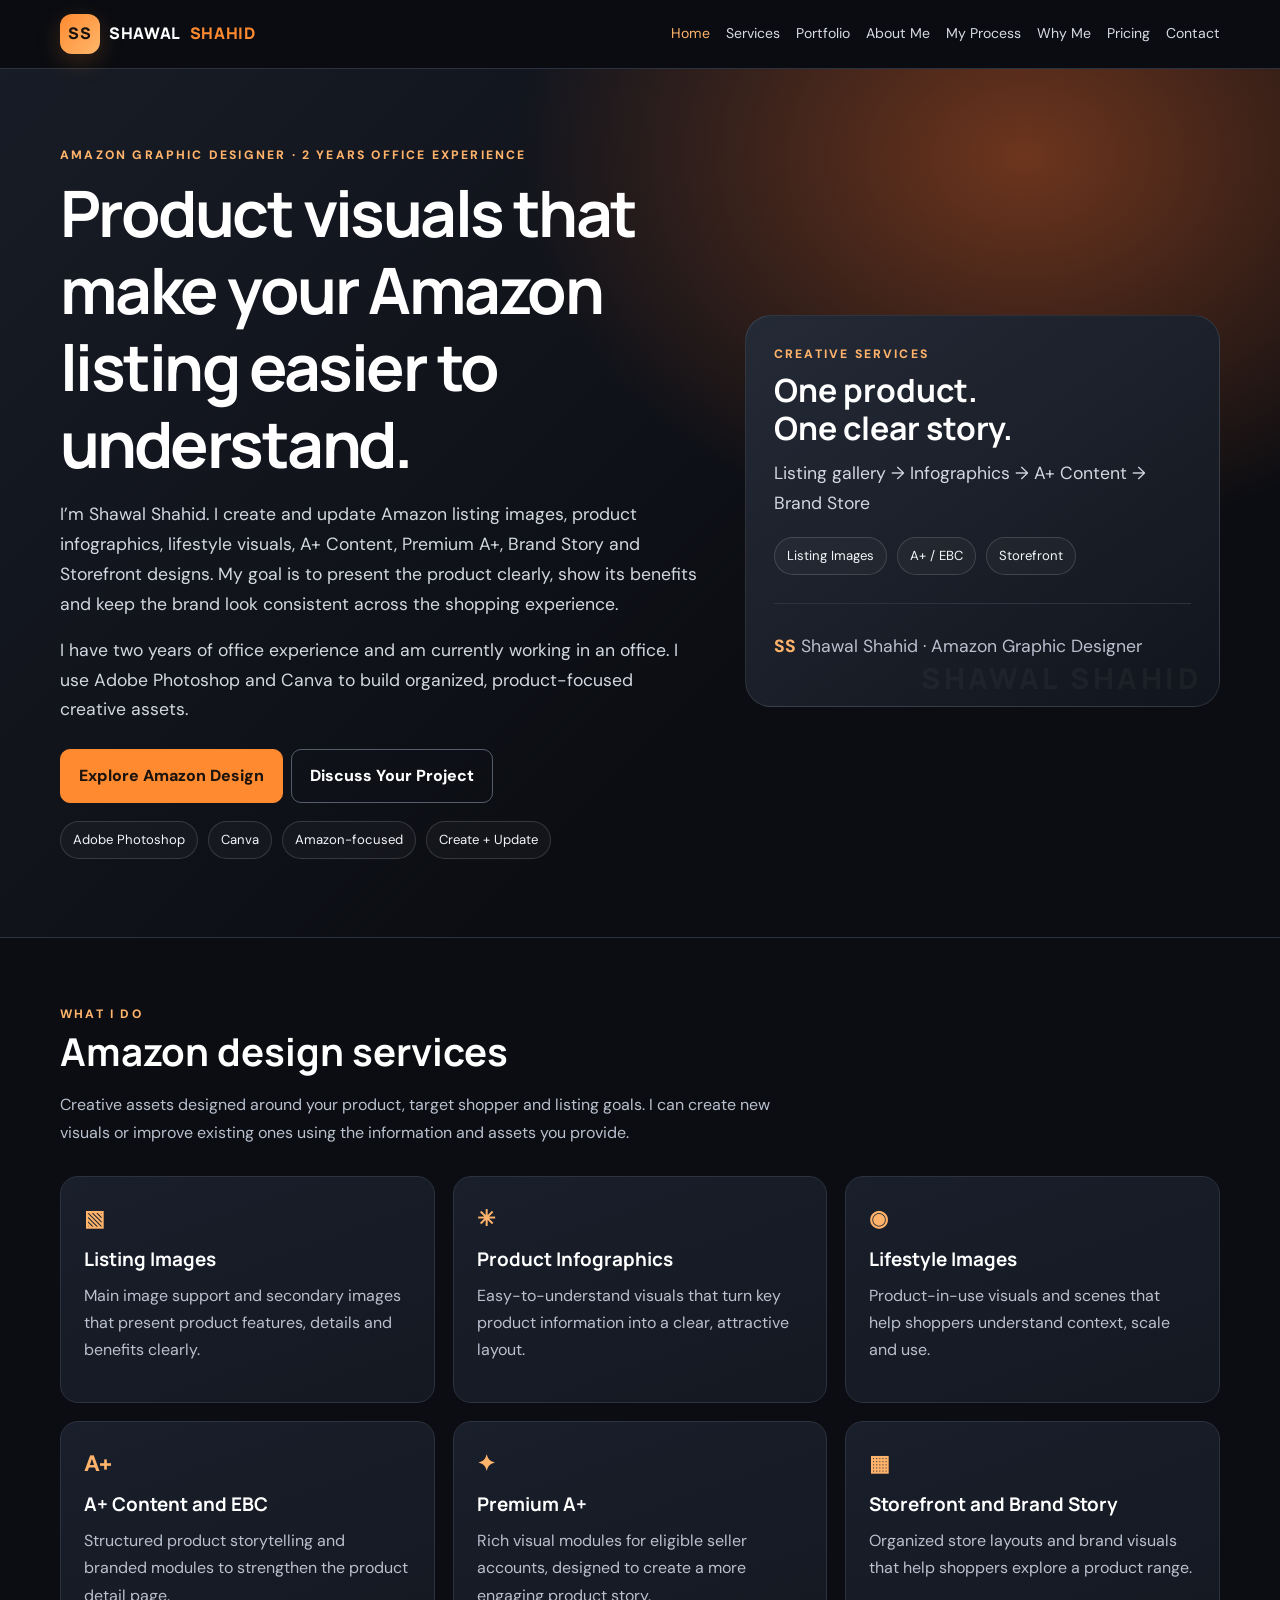
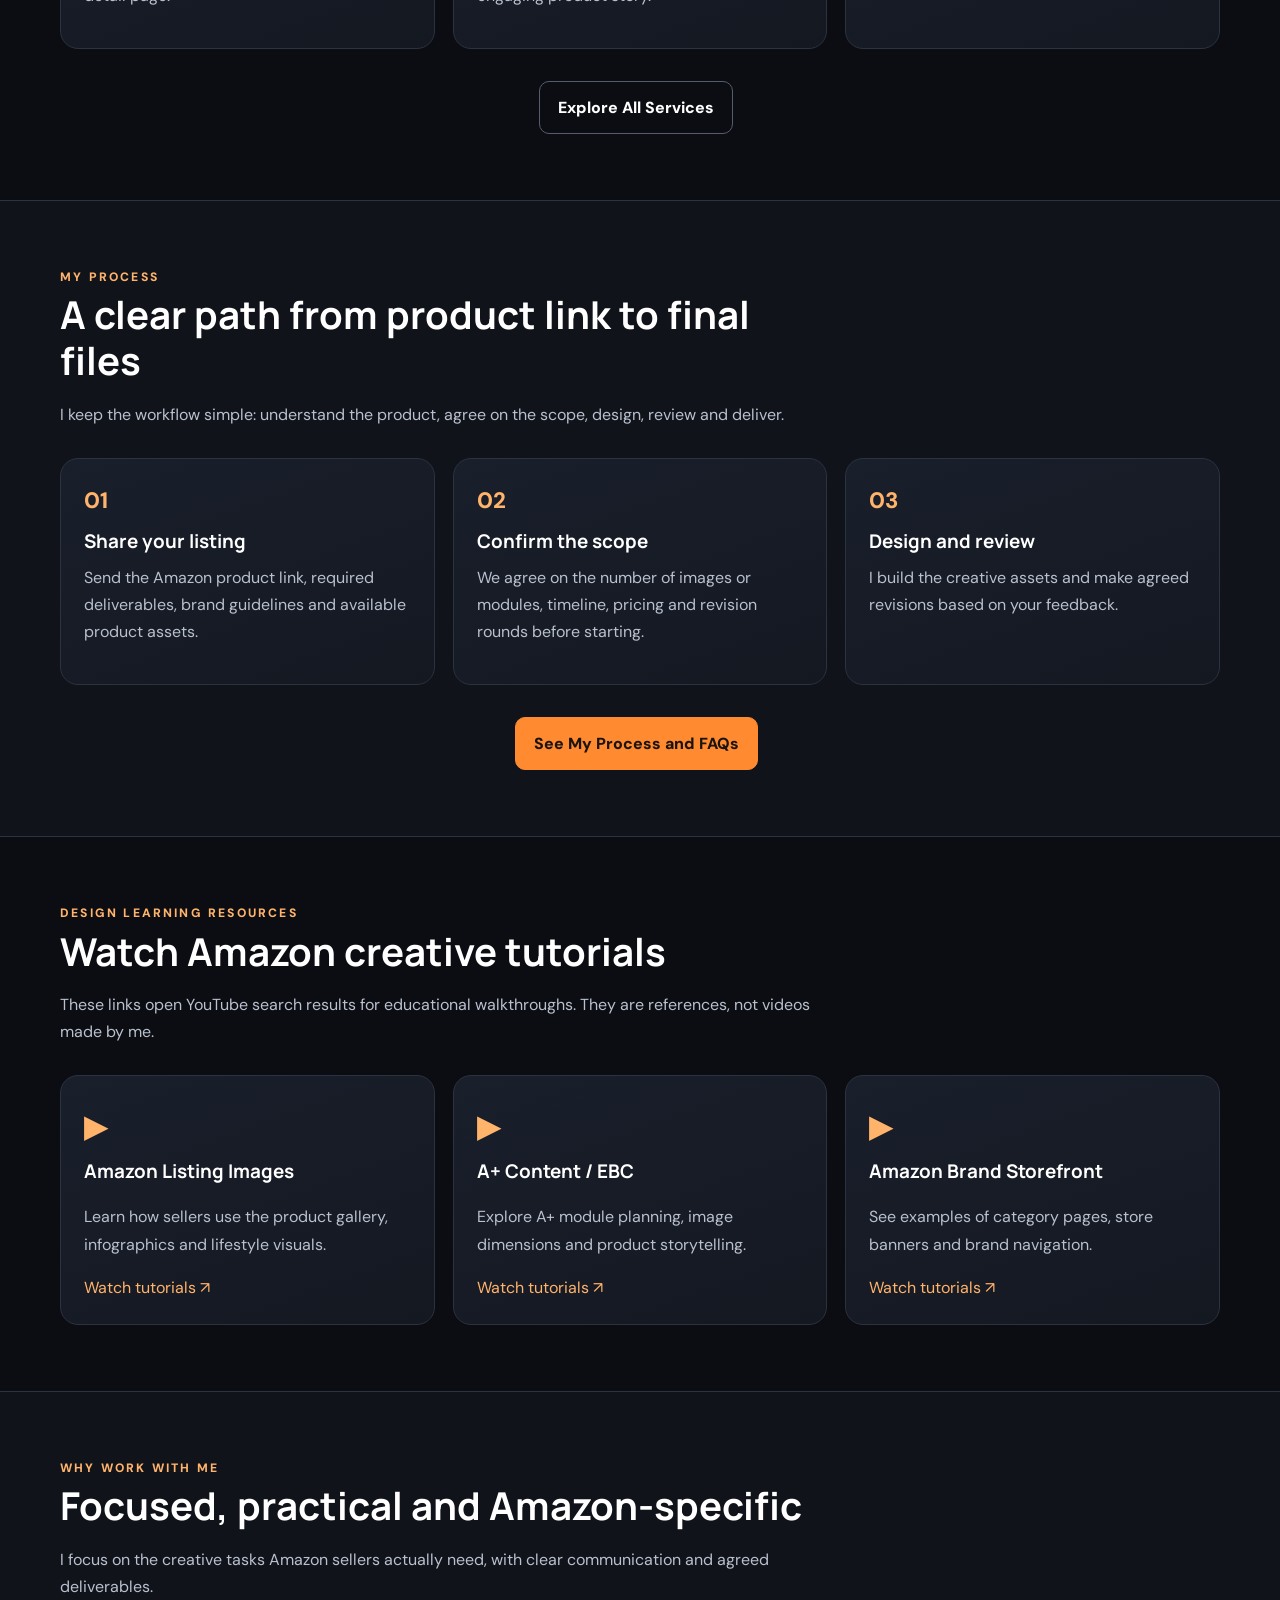
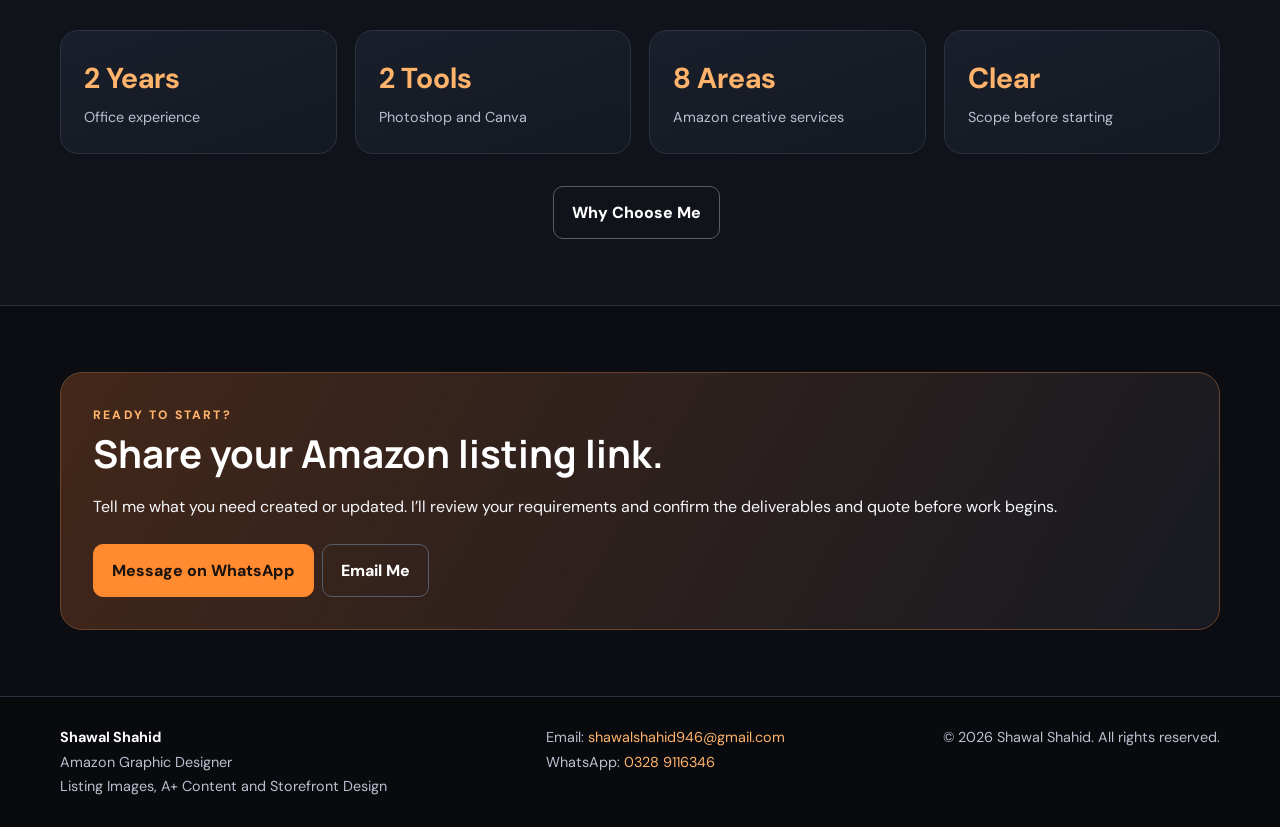
==== commit 250adbcc: "Add files via upload" ====
--- a/index.html
+++ b/index.html
@@ -1,4 +1 @@
-<!doctype html><html lang="en"><head><meta charset="utf-8"><meta name="viewport" content="width=device-width,initial-scale=1"><meta name="description" content="Amazon listing images, infographics, A+ Content, Premium A+, Storefront and Brand Story design services."><title>Amazon Graphic Designer | Shawal Shahid</title><link rel="stylesheet" href="style.css"></head><body><header class="topbar"><div class="wrap nav"><a class="brand" href="index.html"><span class="logo-mark">SS</span> SHAWAL <span>SHAHID</span></a><nav><a class="active" href="index.html">Home</a><a class="" href="services.html">Services</a><a class="" href="portfolio.html">Portfolio</a><a class="" href="about.html">About Me</a><a class="" href="process.html">My Process</a><a class="" href="why-me.html">Why Me</a><a class="" href="pricing.html">Pricing</a><a class="" href="contact.html">Contact</a></nav></div></header><main><section class="hero"><div class="wrap hero-grid"><div><div class="home-logo"><span class="logo-mark">SS</span><div><div class="eyebrow">Shawal Shahid</div><div class="small">Amazon Graphic Designer</div></div></div><div class="eyebrow">Amazon-focused graphic design · 2 years experience</div><h1>Make your Amazon listing look <em>clear, premium & convincing.</em></h1><p class="lead">I’m Shawal Shahid, an Amazon Graphic Designer. I create and update listing images, product infographics, A+ Content, Premium A+, Storefronts and Brand Story visuals for product brands.</p><div class="btns"><a class="btn" href="portfolio.html">Explore My Work</a><a class="btn secondary" href="contact.html">Discuss Your Product</a></div><div class="software-row"><div class="software-chip"><b>Ps</b> Adobe Photoshop</div><div class="software-chip"><b>Ca</b> Canva</div></div><div class="pillrow"><span class="tag">Listing Images</span><span class="tag">A+ Content</span><span class="tag">Premium A+</span><span class="tag">Storefront</span><span class="tag">Brand Story</span></div></div><aside class="hero-card"><div class="eyebrow">What I can help with</div><h3>Design that explains the product</h3><ul><li>Highlight key features and benefits clearly.</li><li>Build a consistent visual style across the listing.</li><li>Create new visuals or update existing Amazon content.</li><li>Design for desktop and mobile shopping experiences.</li></ul><a class="btn" href="services.html">View All Services</a></aside></div></section>
-<section><div class="wrap"><div class="section-head"><div class="eyebrow">Services</div><h2>Amazon product visuals, from listing to brand store</h2><p>Choose one service or ask about a complete set of Amazon creative assets.</p></div><div class="grid"><article class="card"><div class="icon">01</div><h3>Listing Images & Infographics</h3><p>Main image guidance, feature callouts, benefit graphics, comparison visuals and lifestyle concepts.</p></article><article class="card"><div class="icon">02</div><h3>A+ & Premium A+</h3><p>Structured brand and product modules that make details easier for shoppers to understand.</p></article><article class="card"><div class="icon">03</div><h3>Storefront & Brand Story</h3><p>Organized brand pages and consistent storytelling visuals to support your Amazon presence.</p></article></div><div class="btns"><a class="btn secondary" href="services.html">See Services in Detail</a><a class="btn secondary" href="pricing.html">View Starting Prices</a></div></div></section>
-<section class="section-dark"><div class="wrap"><div class="section-head"><div class="eyebrow">Selected projects</div><h2>Explore Amazon design references</h2><p>Browse 12 public Amazon references grouped by content type. Open the portfolio page for all examples.</p></div><div class="callout"><h3>12 Amazon design references</h3><p>Listing images, infographics, A+ Content, Premium A+, EBC, Brand Story and storefront examples.</p><a class="btn" href="portfolio.html">View All 12 References ↗</a></div><p class="fine">Note: Amazon listings may change by location and over time. Project links are references; the portfolio does not claim ownership of the brands.</p></div></section>
-<section><div class="wrap split"><div><div class="eyebrow">Why work with me</div><h2>Focused on Amazon—not generic design work</h2><p class="muted">My work is centered on helping sellers communicate product features, benefits and brand identity through Amazon-specific visuals.</p><ul class="list-check"><li>Two years of Amazon graphic design experience.</li><li>Can create new assets and update existing listings.</li><li>Consistent look across images, A+ modules and store pages.</li><li>Clear communication and agreed deliverables before starting.</li><li>Adobe Photoshop and Canva workflow.</li></ul><a class="btn secondary" href="why-me.html">More About My Approach</a></div><div class="callout"><div class="eyebrow">Simple next step</div><h2>Have an Amazon product?</h2><p>Send me the product listing link and tell me what you want to create or improve. I’ll review the request and suggest a suitable scope.</p><div class="btns"><a class="btn" href="https://wa.me/923289116346">Chat on WhatsApp</a><a class="btn secondary" href="mailto:shawalshahid946@gmail.com">Email Me</a></div></div></div></section></main><footer class="footer"><div class="wrap footer-inner"><div><strong style="color:#fff">Shawal Shahid</strong><br>Amazon Graphic Designer · Listing Images & A+ Content</div><div>Email: <a href="mailto:shawalshahid946@gmail.com">shawalshahid946@gmail.com</a><br>WhatsApp: <a href="https://wa.me/923289116346">0328 9116346</a></div><div>© 2026 Shawal Shahid. All rights reserved.</div></div></footer></body></html>+<!doctype html><html lang="en"><head><meta charset="utf-8"><meta name="viewport" content="width=device-width,initial-scale=1"><meta name="description" content="Amazon listing images, infographics, A+ Content, Premium A+ and Storefront design by Shawal Shahid."><title>Home | Shawal Shahid - Amazon Graphic Designer</title><link rel="stylesheet" href="style.css"></head><body><header class="topbar"><div class="wrap nav"><a class="brand" href="index.html"><span class="logo-mark">SS</span><span>SHAWAL</span><span>SHAHID</span></a><nav><a class="active" href="index.html">Home</a><a class="" href="services.html">Services</a><a class="" href="portfolio.html">Portfolio</a><a class="" href="about.html">About Me</a><a class="" href="process.html">My Process</a><a class="" href="why-me.html">Why Me</a><a class="" href="pricing.html">Pricing</a><a class="" href="contact.html">Contact</a></nav></div></header><main><section class="hero"><div class="wrap hero-grid"><div><div class="eyebrow">Amazon Graphic Designer · 2 Years Office Experience</div><h1>Product visuals that make your Amazon listing easier to understand.</h1><p>I’m Shawal Shahid. I create and update Amazon listing images, product infographics, lifestyle visuals, A+ Content, Premium A+, Brand Story and Storefront designs. My goal is to present the product clearly, show its benefits and keep the brand look consistent across the shopping experience.</p><p class="muted">I have two years of office experience and am currently working in an office. I use Adobe Photoshop and Canva to build organized, product-focused creative assets.</p><a class="btn" href="portfolio.html">Explore Amazon Design</a><a class="btn secondary" href="contact.html">Discuss Your Project</a><div class="tool-pills"><span>Adobe Photoshop</span><span>Canva</span><span>Amazon-focused</span><span>Create + Update</span></div></div><div class="hero-art watermark-note"><div class="eyebrow">Creative services</div><h3>One product.<br>One clear story.</h3><p class="muted">Listing gallery → Infographics → A+ Content → Brand Store</p><div class="chips"><span class="chip">Listing Images</span><span class="chip">A+ / EBC</span><span class="chip">Storefront</span></div><div class="divider"></div><p><b style="color:var(--orange2)">SS</b> <span class="muted">Shawal Shahid · Amazon Graphic Designer</span></p></div></div></section><section><div class="wrap"><div class="section-head"><div class="eyebrow">What I do</div><h2>Amazon design services</h2><p class="muted">Creative assets designed around your product, target shopper and listing goals. I can create new visuals or improve existing ones using the information and assets you provide.</p></div><div class="grid"><article class="card"><div class="icon">▧</div><h3>Listing Images</h3><p>Main image support and secondary images that present product features, details and benefits clearly.</p></article><article class="card"><div class="icon">✳</div><h3>Product Infographics</h3><p>Easy-to-understand visuals that turn key product information into a clear, attractive layout.</p></article><article class="card"><div class="icon">◉</div><h3>Lifestyle Images</h3><p>Product-in-use visuals and scenes that help shoppers understand context, scale and use.</p></article><article class="card"><div class="icon">A+</div><h3>A+ Content and EBC</h3><p>Structured product storytelling and branded modules to strengthen the product detail page.</p></article><article class="card"><div class="icon">✦</div><h3>Premium A+</h3><p>Rich visual modules for eligible seller accounts, designed to create a more engaging product story.</p></article><article class="card"><div class="icon">▦</div><h3>Storefront and Brand Story</h3><p>Organized store layouts and brand visuals that help shoppers explore a product range.</p></article></div><div class="center mt"><a class="btn secondary" href="services.html">Explore All Services</a></div></div></section><section class="section-dark"><div class="wrap"><div class="section-head"><div class="eyebrow">My process</div><h2>A clear path from product link to final files</h2><p class="muted">I keep the workflow simple: understand the product, agree on the scope, design, review and deliver.</p></div><div class="grid"><article class="card"><div class="icon">01</div><h3>Share your listing</h3><p>Send the Amazon product link, required deliverables, brand guidelines and available product assets.</p></article><article class="card"><div class="icon">02</div><h3>Confirm the scope</h3><p>We agree on the number of images or modules, timeline, pricing and revision rounds before starting.</p></article><article class="card"><div class="icon">03</div><h3>Design and review</h3><p>I build the creative assets and make agreed revisions based on your feedback.</p></article></div><div class="center mt"><a class="btn" href="process.html">See My Process and FAQs</a></div></div></section><section><div class="wrap"><div class="section-head"><div class="eyebrow">Design learning resources</div><h2>Watch Amazon creative tutorials</h2><p class="muted">These links open YouTube search results for educational walkthroughs. They are references, not videos made by me.</p></div><div class="video-grid"><article class="video-card"><div class="video-icon">▶</div><h3>Amazon Listing Images</h3><p>Learn how sellers use the product gallery, infographics and lifestyle visuals.</p><a href="https://www.youtube.com/results?search_query=Amazon+listing+image+design+tutorial" target="_blank" rel="noopener">Watch tutorials ↗</a></article><article class="video-card"><div class="video-icon">▶</div><h3>A+ Content / EBC</h3><p>Explore A+ module planning, image dimensions and product storytelling.</p><a href="https://www.youtube.com/results?search_query=Amazon+A%2B+Content+design+tutorial" target="_blank" rel="noopener">Watch tutorials ↗</a></article><article class="video-card"><div class="video-icon">▶</div><h3>Amazon Brand Storefront</h3><p>See examples of category pages, store banners and brand navigation.</p><a href="https://www.youtube.com/results?search_query=Amazon+Brand+Storefront+design+tutorial" target="_blank" rel="noopener">Watch tutorials ↗</a></article></div></div></section><section class="section-dark"><div class="wrap"><div class="section-head"><div class="eyebrow">Why work with me</div><h2>Focused, practical and Amazon-specific</h2><p class="muted">I focus on the creative tasks Amazon sellers actually need, with clear communication and agreed deliverables.</p></div><div class="stats"><div class="stat"><strong>2 Years</strong><span>Office experience</span></div><div class="stat"><strong>2 Tools</strong><span>Photoshop and Canva</span></div><div class="stat"><strong>8 Areas</strong><span>Amazon creative services</span></div><div class="stat"><strong>Clear</strong><span>Scope before starting</span></div></div><div class="center mt"><a class="btn secondary" href="why-me.html">Why Choose Me</a></div></div></section><section><div class="wrap cta"><div class="eyebrow">Ready to start?</div><h2>Share your Amazon listing link.</h2><p>Tell me what you need created or updated. I’ll review your requirements and confirm the deliverables and quote before work begins.</p><a class="btn" href="https://wa.me/923289116346" target="_blank" rel="noopener">Message on WhatsApp</a><a class="btn secondary" href="mailto:shawalshahid946@gmail.com">Email Me</a></div></section></main><footer class="footer"><div class="wrap footer-inner"><div><strong style="color:#fff">Shawal Shahid</strong><br>Amazon Graphic Designer<br>Listing Images, A+ Content and Storefront Design</div><div>Email: <a href="mailto:shawalshahid946@gmail.com">shawalshahid946@gmail.com</a><br>WhatsApp: <a href="https://wa.me/923289116346">0328 9116346</a></div><div>© 2026 Shawal Shahid. All rights reserved.</div></div></footer></body></html>
--- a/style.css
+++ b/style.css
@@ -1,7 +1,2 @@
-
-:root{--bg:#0b0b0d;--panel:#151518;--panel2:#1c1c20;--text:#f7f7f8;--muted:#c5c5cc;--orange:#ff7900;--orange2:#ff9b3d;--line:#333339;--white:#fff}
-*{box-sizing:border-box}html{scroll-behavior:smooth}body{margin:0;background:var(--bg);color:var(--text);font-family:Inter,Arial,Helvetica,sans-serif;line-height:1.7}a{color:var(--orange2);text-decoration:none}a:hover{color:#fff}img{max-width:100%}.wrap{width:min(1120px,92%);margin:auto}.topbar{background:#101012;border-bottom:1px solid var(--line);position:sticky;top:0;z-index:10}.nav{display:flex;align-items:center;justify-content:space-between;gap:18px;padding:14px 0;flex-wrap:wrap}.brand{font-weight:900;font-size:1.2rem;letter-spacing:.2px;color:#fff}.brand span{color:var(--orange)}nav{display:flex;gap:15px;flex-wrap:wrap}nav a{font-size:.93rem;font-weight:700;color:#f0f0f2;padding:7px 0}nav a:hover,nav a.active{color:var(--orange)}.hero{padding:76px 0 62px;background:radial-gradient(ellipse at 85% 15%,rgba(255,121,0,.2),transparent 35%),linear-gradient(130deg,#0b0b0d,#15110e)}.hero-grid{display:grid;grid-template-columns:1.25fr .75fr;gap:35px;align-items:center}.eyebrow{color:var(--orange2);text-transform:uppercase;font-weight:900;letter-spacing:2px;font-size:.78rem}.hero h1{font-size:clamp(2.5rem,6vw,4.6rem);line-height:1.08;margin:14px 0 20px;letter-spacing:-1.8px}.hero h1 em{color:var(--orange);font-style:normal}.lead{font-size:1.13rem;color:#e2e2e6;max-width:680px}.hero-card,.card,.price-card,.project,.feature{background:var(--panel);border:1px solid var(--line);border-radius:18px;padding:24px}.hero-card{box-shadow:0 18px 55px #0008;border-color:#65360f}.hero-card h3,.card h3,.feature h3{margin-top:0;color:#fff}.hero-card li{margin:9px 0;color:var(--muted)}.btns{display:flex;gap:12px;flex-wrap:wrap;margin-top:26px}.btn{display:inline-flex;align-items:center;justify-content:center;background:var(--orange);color:#141414;padding:12px 19px;border-radius:9px;font-weight:900;border:1px solid var(--orange)}.btn:hover{background:var(--orange2);color:#111}.btn.secondary{background:transparent;color:#fff;border-color:#777}.btn.secondary:hover{border-color:var(--orange);color:var(--orange)}section{padding:64px 0}.section-dark{background:#101012}.section-head{max-width:760px;margin-bottom:30px}.section-head h2,.page-hero h1{font-size:clamp(2rem,4vw,3rem);line-height:1.15;margin:8px 0 14px}.section-head p,.muted{color:var(--muted)}.grid{display:grid;grid-template-columns:repeat(3,1fr);gap:18px}.grid.two{grid-template-columns:repeat(2,1fr)}.card{transition:.2s}.card:hover,.project:hover,.price-card:hover{border-color:var(--orange);transform:translateY(-3px)}.icon{display:inline-grid;place-items:center;width:46px;height:46px;border-radius:12px;background:#3a210e;color:var(--orange2);font-weight:900;font-size:1.25rem;margin-bottom:12px}.card p,.feature p{color:var(--muted);margin-bottom:0}.tag{display:inline-block;background:#2c1a0b;border:1px solid #66380e;color:#ffb36e;border-radius:999px;padding:4px 10px;font-size:.8rem;font-weight:800;margin:3px 4px 3px 0}.page-hero{padding:56px 0;background:radial-gradient(ellipse at 80% 10%,rgba(255,121,0,.18),transparent 40%),#101012;border-bottom:1px solid var(--line)}.page-hero p{max-width:800px;color:#dedee3;font-size:1.1rem}.projects{display:grid;grid-template-columns:repeat(3,1fr);gap:20px}.project{padding:0;overflow:hidden}.project-top{min-height:165px;padding:22px;background:linear-gradient(135deg,#2a1608,#171719);display:flex;flex-direction:column;justify-content:end;border-bottom:1px solid #49301d}.project-top .brand-label{font-size:.8rem;color:var(--orange2);font-weight:900;letter-spacing:1.5px;text-transform:uppercase}.project-top h3{font-size:1.5rem;margin:7px 0;color:white}.project-body{padding:22px}.project-body p{color:var(--muted)}.price-grid{display:grid;grid-template-columns:repeat(3,1fr);gap:18px}.price-card{position:relative}.price-card.featured{border:2px solid var(--orange);background:linear-gradient(180deg,#25180e,#151518)}.price{font-size:2.3rem;font-weight:950;color:var(--orange);line-height:1.2;margin:12px 0}.price small{font-size:.9rem;color:var(--muted);font-weight:600}.price-card ul{padding-left:20px;color:#dedee3}.price-card li{margin:7px 0}.note{background:#21170f;border:1px solid #74410f;border-radius:12px;padding:15px 18px;color:#ffe0c1}.split{display:grid;grid-template-columns:1fr 1fr;gap:24px;align-items:start}.list-check{list-style:none;padding:0}.list-check li{margin:12px 0;color:#e8e8ec}.list-check li:before{content:'✓';color:var(--orange);font-weight:900;margin-right:10px}.steps{counter-reset:step}.step{padding:18px 20px;border-left:3px solid var(--orange);background:var(--panel);border-radius:0 12px 12px 0;margin:14px 0}.step h3{margin:0 0 5px}.contact-box{display:grid;grid-template-columns:1fr 1fr;gap:18px}.contact-link{display:block;padding:18px;background:var(--panel);border:1px solid var(--line);border-radius:12px;color:#fff;font-weight:800}.contact-link span{display:block;color:var(--orange2);font-size:.85rem;margin-bottom:4px}.footer{border-top:1px solid var(--line);padding:28px 0;background:#080809;color:var(--muted);font-size:.9rem}.footer-inner{display:flex;justify-content:space-between;gap:20px;flex-wrap:wrap}.small{font-size:.9rem;color:var(--muted)}.pillrow{margin-top:18px}.callout{padding:30px;border-radius:18px;background:linear-gradient(110deg,#291707,#161618);border:1px solid #5a330f}.callout h2{margin-top:0}.table-wrap{overflow-x:auto}table{border-collapse:collapse;width:100%;min-width:540px;background:var(--panel)}th,td{padding:14px;text-align:left;border-bottom:1px solid var(--line)}th{color:var(--orange2)}td{color:#f0f0f3}.fine{font-size:.84rem;color:#bdbdc4}
-@media(max-width:800px){.hero-grid,.split{grid-template-columns:1fr}.grid,.projects,.price-grid{grid-template-columns:repeat(2,1fr)}.hero{padding:52px 0}}@media(max-width:560px){.grid,.grid.two,.projects,.price-grid,.contact-box{grid-template-columns:1fr}.nav{align-items:flex-start}.nav nav{gap:10px}.hero h1{letter-spacing:-.7px}.hero{padding:42px 0}section{padding:48px 0}}
-
-/* Added portfolio identity details */
-.brand{display:inline-flex;align-items:center;gap:8px}.logo-mark{display:inline-grid;place-items:center;width:42px;height:42px;border-radius:12px;background:linear-gradient(145deg,#ff9b3d,#ff7900);color:#101012!important;font-size:1rem;font-weight:1000;border:1px solid #ffc18a;box-shadow:0 5px 20px #ff790033;letter-spacing:-1px}.hero{position:relative;overflow:hidden}.hero:after{content:'SHAWAL SHAHID';position:absolute;right:-35px;bottom:15px;font-size:clamp(2.5rem,7vw,6rem);font-weight:1000;letter-spacing:5px;color:rgba(255,255,255,.035);white-space:nowrap;pointer-events:none;transform:rotate(-8deg)}.software-row{display:flex;gap:12px;flex-wrap:wrap;margin-top:22px}.software-chip{display:flex;align-items:center;gap:9px;padding:10px 14px;border:1px solid #4b3a2b;background:#171411;border-radius:12px;color:#f6f2ee;font-weight:800}.software-chip b{display:inline-grid;place-items:center;width:30px;height:30px;border-radius:8px;background:#ff7900;color:#17110b;font-size:.82rem}.home-logo{display:inline-flex;align-items:center;gap:10px;margin-bottom:18px}.home-logo .logo-mark{width:54px;height:54px;font-size:1.25rem}
+@import url('https://fonts.googleapis.com/css2?family=DM+Sans:wght@400;500;600;700&family=Manrope:wght@500;600;700;800&display=swap');
+:root{--bg:#0b0d12;--panel:#141821;--panel2:#191f2b;--text:#f6f7fb;--muted:#b9c0ce;--orange:#ff8a30;--orange2:#ffb36b;--line:#2b3240;--white:#fff}*{box-sizing:border-box}html{scroll-behavior:smooth}body{margin:0;background:var(--bg);color:var(--text);font-family:'DM Sans',Arial,sans-serif;line-height:1.7}a{color:var(--orange2);text-decoration:none}a:hover{color:#fff}h1,h2,h3,h4{font-family:Manrope,Arial,sans-serif;line-height:1.2;color:#fff}h1{font-size:clamp(2.3rem,5vw,4.5rem);letter-spacing:-.04em;margin:.6rem 0 1.1rem}h2{font-size:clamp(1.8rem,3vw,2.7rem);margin:.3rem 0 1rem}h3{font-size:1.18rem;margin:.4rem 0 .7rem}p{margin:.6rem 0 1rem}.wrap{width:min(1160px,92%);margin:auto}.topbar{position:sticky;top:0;z-index:20;background:#0b0d12ee;backdrop-filter:blur(12px);border-bottom:1px solid var(--line)}.nav{display:flex;align-items:center;justify-content:space-between;gap:20px;padding:14px 0}.brand{display:flex;align-items:center;gap:9px;font-family:Manrope,Arial,sans-serif;font-weight:800;letter-spacing:.04em;color:#fff;white-space:nowrap}.brand>span:last-child{color:var(--orange)}.logo-mark{width:40px;height:40px;border-radius:12px;background:linear-gradient(135deg,var(--orange),#ffb76b);display:inline-grid;place-items:center;color:#17120e;font-weight:900;box-shadow:0 7px 24px #ff8a3033}.nav nav{display:flex;align-items:center;gap:16px;flex-wrap:wrap}.nav nav a{font-size:.88rem;color:#d7dbe4;padding:6px 0}.nav nav a.active,.nav nav a:hover{color:var(--orange2)}.page-hero,.hero{background:radial-gradient(ellipse at 80% 10%,#6d351d 0%,transparent 35%),linear-gradient(135deg,#181c26,#0b0d12 65%);padding:76px 0 60px;border-bottom:1px solid var(--line)}.page-hero p,.hero p{max-width:760px;font-size:1.1rem;color:#d2d7e0}.eyebrow{font-size:.76rem;text-transform:uppercase;letter-spacing:.18em;color:var(--orange2);font-weight:800}.hero-grid,.split{display:grid;grid-template-columns:1.15fr .85fr;gap:42px;align-items:center}.hero-art{min-height:360px;border:1px solid #ffffff1a;border-radius:26px;padding:28px;background:linear-gradient(145deg,#242a36,#11151d);position:relative;overflow:hidden}.hero-art:after{content:'SS';position:absolute;right:-20px;bottom:-65px;font-family:Manrope,sans-serif;font-size:15rem;font-weight:900;color:#ffffff08}.hero-art h3{font-size:2rem}.tool-pills,.chips{display:flex;gap:10px;flex-wrap:wrap;margin:18px 0}.tool-pills span,.chip,.tag{border:1px solid #ffffff25;background:#ffffff08;color:#f4f5f8;border-radius:99px;padding:7px 12px;font-size:.82rem}.btn{display:inline-flex;align-items:center;justify-content:center;gap:8px;background:var(--orange);color:#1b130d;padding:12px 18px;border-radius:10px;font-weight:800;margin:8px 8px 0 0;border:1px solid var(--orange)}.btn:hover{background:#ffb36b;color:#1b130d}.btn.secondary{background:transparent;color:#fff;border-color:#555d6d}.btn.secondary:hover{border-color:var(--orange);color:var(--orange2)}section{padding:66px 0}.section-dark{background:#10131a;border-block:1px solid var(--line)}.section-head{max-width:760px;margin-bottom:30px}.muted,.fine{color:var(--muted)}.grid,.price-grid,.projects,.video-grid,.stats{display:grid;grid-template-columns:repeat(3,minmax(0,1fr));gap:18px}.card,.project,.price-card,.video-card,.stat,.about-box{background:linear-gradient(160deg,var(--panel2),var(--panel));border:1px solid var(--line);border-radius:18px;padding:23px;min-width:0}.card p,.project span{color:var(--muted)}.icon{font-size:1.4rem;color:var(--orange2);font-weight:800;margin-bottom:10px}.checklist{padding-left:1.2rem;color:#e0e4eb}.checklist li{margin:.45rem 0}.about-box{background:linear-gradient(145deg,#4b291a,#171a22);display:flex;flex-direction:column;gap:10px}.about-box strong{font-family:Manrope,sans-serif;font-size:3rem;color:var(--orange2)}.stats{grid-template-columns:repeat(4,minmax(0,1fr));margin-top:24px}.stat strong{font-size:1.8rem;color:var(--orange2);display:block}.stat span{color:var(--muted);font-size:.9rem}.projects{grid-template-columns:repeat(3,minmax(0,1fr))}.project{padding:0;overflow:hidden}.project-top{padding:23px;background:linear-gradient(135deg,#282d39,#171a22);border-bottom:1px solid var(--line);min-height:170px}.brand-label{font-size:.75rem;letter-spacing:.12em;text-transform:uppercase;color:var(--orange2);font-weight:800}.project-body{padding:20px}.project-body p{color:var(--muted);min-height:52px}.price-grid{grid-template-columns:repeat(3,minmax(0,1fr))}.price-card{display:flex;flex-direction:column}.price-card.featured{border-color:var(--orange);box-shadow:0 0 0 1px #ff8a3022}.price{font-family:Manrope,sans-serif;font-size:2.2rem;font-weight:800;color:var(--orange2);margin:.4rem 0}.price small{font-size:.85rem;color:var(--muted);font-weight:500}.price-card ul{padding-left:1.2rem;color:#d8dde6;flex:1}.price-card li{margin:.35rem 0}.note{border:1px solid #604026;background:#24180f;border-radius:14px;padding:18px;color:#f2d7c1}.video-card{display:flex;flex-direction:column;min-height:190px}.video-card .video-icon{font-size:2rem;color:var(--orange2)}.video-card p{color:var(--muted);flex:1}.faq{border-bottom:1px solid var(--line);padding:18px 0}.faq h3{font-size:1.05rem}.faq p{color:var(--muted);margin-bottom:0}.watermark-note{position:relative}.watermark-note:after{content:'SHAWAL SHAHID';position:absolute;right:18px;bottom:8px;color:#ffffff0a;font:900 1.8rem Manrope,sans-serif;letter-spacing:.12em;pointer-events:none}.cta{background:linear-gradient(120deg,#432719,#171a22);border:1px solid #68442c;border-radius:22px;padding:32px}.footer{border-top:1px solid var(--line);background:#080a0e;padding:28px 0;color:var(--muted);font-size:.9rem}.footer-inner{display:flex;justify-content:space-between;gap:20px;flex-wrap:wrap}.footer a{color:var(--orange2)}.fine{font-size:.86rem}.center{text-align:center}.mt{margin-top:24px}.divider{height:1px;background:var(--line);margin:28px 0}@media(max-width:900px){.nav{align-items:flex-start;flex-direction:column}.nav nav{gap:12px}.hero-grid,.split{grid-template-columns:1fr}.grid,.projects,.price-grid,.video-grid{grid-template-columns:repeat(2,minmax(0,1fr))}.stats{grid-template-columns:repeat(2,minmax(0,1fr))}.hero-art{min-height:250px}}@media(max-width:560px){section{padding:48px 0}.grid,.projects,.price-grid,.video-grid{grid-template-columns:1fr}.nav nav a{font-size:.82rem}.page-hero,.hero{padding:54px 0 44px}.card,.price-card{padding:20px}.footer-inner{flex-direction:column}}
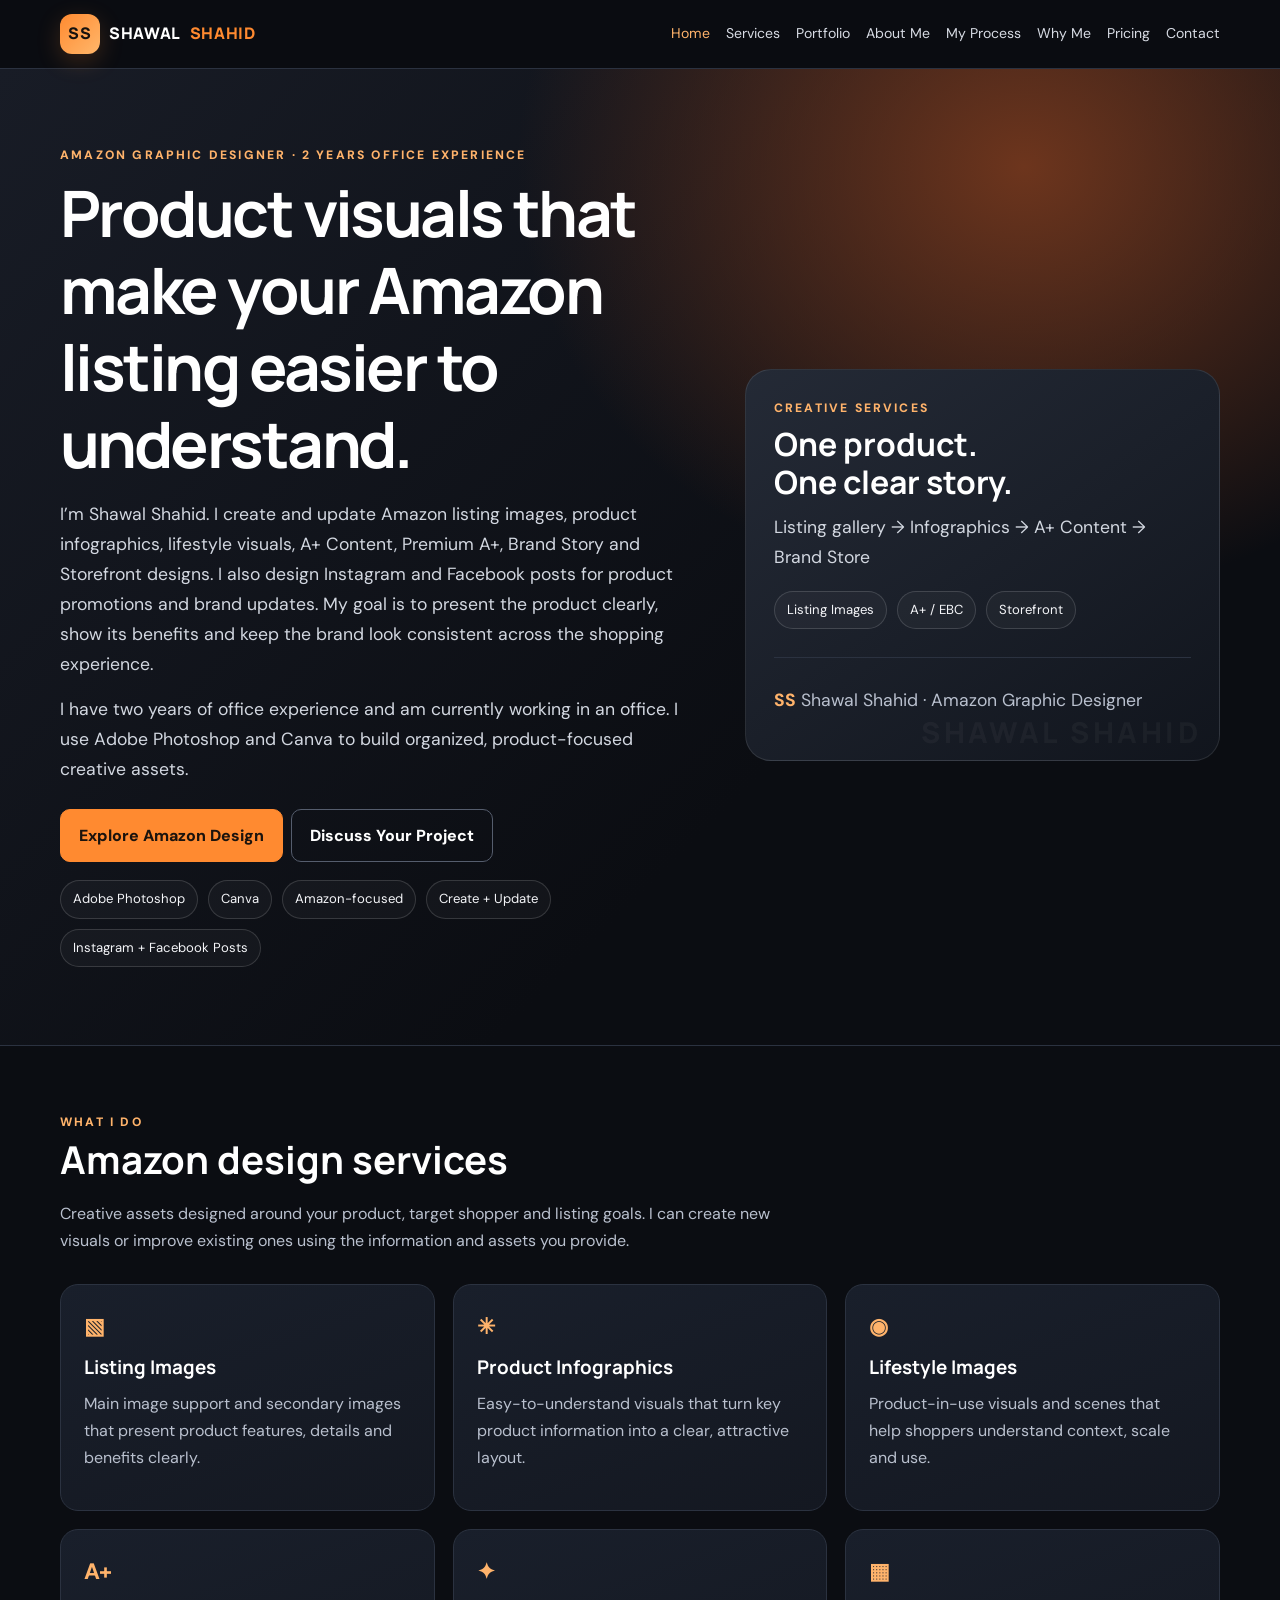
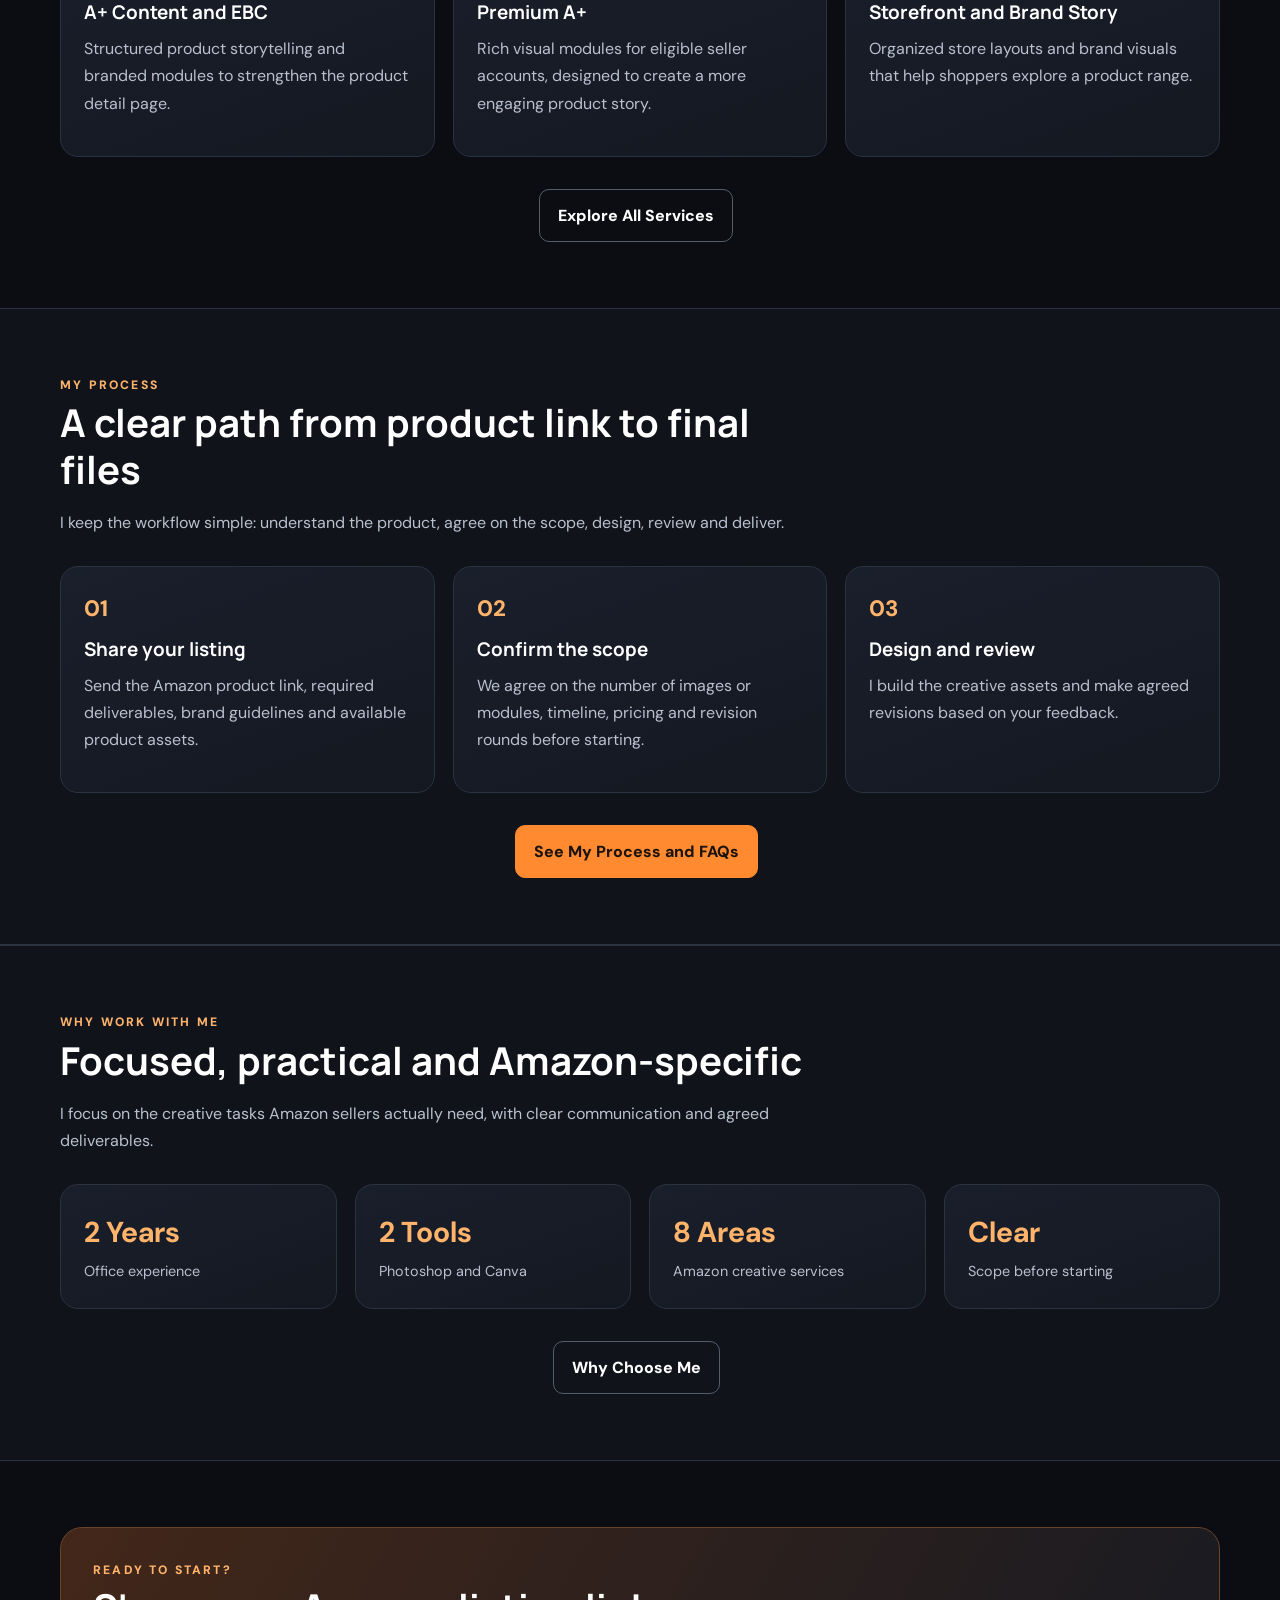
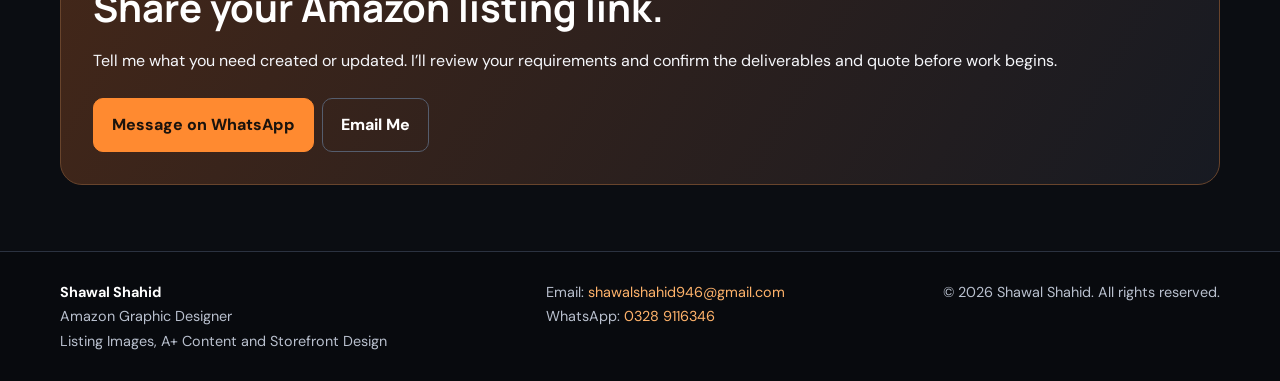
==== commit 74af7326: "Add files via upload" ====
--- a/index.html
+++ b/index.html
@@ -1 +1 @@
-<!doctype html><html lang="en"><head><meta charset="utf-8"><meta name="viewport" content="width=device-width,initial-scale=1"><meta name="description" content="Amazon listing images, infographics, A+ Content, Premium A+ and Storefront design by Shawal Shahid."><title>Home | Shawal Shahid - Amazon Graphic Designer</title><link rel="stylesheet" href="style.css"></head><body><header class="topbar"><div class="wrap nav"><a class="brand" href="index.html"><span class="logo-mark">SS</span><span>SHAWAL</span><span>SHAHID</span></a><nav><a class="active" href="index.html">Home</a><a class="" href="services.html">Services</a><a class="" href="portfolio.html">Portfolio</a><a class="" href="about.html">About Me</a><a class="" href="process.html">My Process</a><a class="" href="why-me.html">Why Me</a><a class="" href="pricing.html">Pricing</a><a class="" href="contact.html">Contact</a></nav></div></header><main><section class="hero"><div class="wrap hero-grid"><div><div class="eyebrow">Amazon Graphic Designer · 2 Years Office Experience</div><h1>Product visuals that make your Amazon listing easier to understand.</h1><p>I’m Shawal Shahid. I create and update Amazon listing images, product infographics, lifestyle visuals, A+ Content, Premium A+, Brand Story and Storefront designs. My goal is to present the product clearly, show its benefits and keep the brand look consistent across the shopping experience.</p><p class="muted">I have two years of office experience and am currently working in an office. I use Adobe Photoshop and Canva to build organized, product-focused creative assets.</p><a class="btn" href="portfolio.html">Explore Amazon Design</a><a class="btn secondary" href="contact.html">Discuss Your Project</a><div class="tool-pills"><span>Adobe Photoshop</span><span>Canva</span><span>Amazon-focused</span><span>Create + Update</span></div></div><div class="hero-art watermark-note"><div class="eyebrow">Creative services</div><h3>One product.<br>One clear story.</h3><p class="muted">Listing gallery → Infographics → A+ Content → Brand Store</p><div class="chips"><span class="chip">Listing Images</span><span class="chip">A+ / EBC</span><span class="chip">Storefront</span></div><div class="divider"></div><p><b style="color:var(--orange2)">SS</b> <span class="muted">Shawal Shahid · Amazon Graphic Designer</span></p></div></div></section><section><div class="wrap"><div class="section-head"><div class="eyebrow">What I do</div><h2>Amazon design services</h2><p class="muted">Creative assets designed around your product, target shopper and listing goals. I can create new visuals or improve existing ones using the information and assets you provide.</p></div><div class="grid"><article class="card"><div class="icon">▧</div><h3>Listing Images</h3><p>Main image support and secondary images that present product features, details and benefits clearly.</p></article><article class="card"><div class="icon">✳</div><h3>Product Infographics</h3><p>Easy-to-understand visuals that turn key product information into a clear, attractive layout.</p></article><article class="card"><div class="icon">◉</div><h3>Lifestyle Images</h3><p>Product-in-use visuals and scenes that help shoppers understand context, scale and use.</p></article><article class="card"><div class="icon">A+</div><h3>A+ Content and EBC</h3><p>Structured product storytelling and branded modules to strengthen the product detail page.</p></article><article class="card"><div class="icon">✦</div><h3>Premium A+</h3><p>Rich visual modules for eligible seller accounts, designed to create a more engaging product story.</p></article><article class="card"><div class="icon">▦</div><h3>Storefront and Brand Story</h3><p>Organized store layouts and brand visuals that help shoppers explore a product range.</p></article></div><div class="center mt"><a class="btn secondary" href="services.html">Explore All Services</a></div></div></section><section class="section-dark"><div class="wrap"><div class="section-head"><div class="eyebrow">My process</div><h2>A clear path from product link to final files</h2><p class="muted">I keep the workflow simple: understand the product, agree on the scope, design, review and deliver.</p></div><div class="grid"><article class="card"><div class="icon">01</div><h3>Share your listing</h3><p>Send the Amazon product link, required deliverables, brand guidelines and available product assets.</p></article><article class="card"><div class="icon">02</div><h3>Confirm the scope</h3><p>We agree on the number of images or modules, timeline, pricing and revision rounds before starting.</p></article><article class="card"><div class="icon">03</div><h3>Design and review</h3><p>I build the creative assets and make agreed revisions based on your feedback.</p></article></div><div class="center mt"><a class="btn" href="process.html">See My Process and FAQs</a></div></div></section><section><div class="wrap"><div class="section-head"><div class="eyebrow">Design learning resources</div><h2>Watch Amazon creative tutorials</h2><p class="muted">These links open YouTube search results for educational walkthroughs. They are references, not videos made by me.</p></div><div class="video-grid"><article class="video-card"><div class="video-icon">▶</div><h3>Amazon Listing Images</h3><p>Learn how sellers use the product gallery, infographics and lifestyle visuals.</p><a href="https://www.youtube.com/results?search_query=Amazon+listing+image+design+tutorial" target="_blank" rel="noopener">Watch tutorials ↗</a></article><article class="video-card"><div class="video-icon">▶</div><h3>A+ Content / EBC</h3><p>Explore A+ module planning, image dimensions and product storytelling.</p><a href="https://www.youtube.com/results?search_query=Amazon+A%2B+Content+design+tutorial" target="_blank" rel="noopener">Watch tutorials ↗</a></article><article class="video-card"><div class="video-icon">▶</div><h3>Amazon Brand Storefront</h3><p>See examples of category pages, store banners and brand navigation.</p><a href="https://www.youtube.com/results?search_query=Amazon+Brand+Storefront+design+tutorial" target="_blank" rel="noopener">Watch tutorials ↗</a></article></div></div></section><section class="section-dark"><div class="wrap"><div class="section-head"><div class="eyebrow">Why work with me</div><h2>Focused, practical and Amazon-specific</h2><p class="muted">I focus on the creative tasks Amazon sellers actually need, with clear communication and agreed deliverables.</p></div><div class="stats"><div class="stat"><strong>2 Years</strong><span>Office experience</span></div><div class="stat"><strong>2 Tools</strong><span>Photoshop and Canva</span></div><div class="stat"><strong>8 Areas</strong><span>Amazon creative services</span></div><div class="stat"><strong>Clear</strong><span>Scope before starting</span></div></div><div class="center mt"><a class="btn secondary" href="why-me.html">Why Choose Me</a></div></div></section><section><div class="wrap cta"><div class="eyebrow">Ready to start?</div><h2>Share your Amazon listing link.</h2><p>Tell me what you need created or updated. I’ll review your requirements and confirm the deliverables and quote before work begins.</p><a class="btn" href="https://wa.me/923289116346" target="_blank" rel="noopener">Message on WhatsApp</a><a class="btn secondary" href="mailto:shawalshahid946@gmail.com">Email Me</a></div></section></main><footer class="footer"><div class="wrap footer-inner"><div><strong style="color:#fff">Shawal Shahid</strong><br>Amazon Graphic Designer<br>Listing Images, A+ Content and Storefront Design</div><div>Email: <a href="mailto:shawalshahid946@gmail.com">shawalshahid946@gmail.com</a><br>WhatsApp: <a href="https://wa.me/923289116346">0328 9116346</a></div><div>© 2026 Shawal Shahid. All rights reserved.</div></div></footer></body></html>+<!doctype html><html lang="en"><head><meta charset="utf-8"><meta name="viewport" content="width=device-width,initial-scale=1"><meta name="description" content="Amazon listing images, infographics, A+ Content, Premium A+ and Storefront design by Shawal Shahid."><title>Home | Shawal Shahid - Amazon Graphic Designer</title><link rel="stylesheet" href="style.css"></head><body><header class="topbar"><div class="wrap nav"><a class="brand" href="index.html"><span class="logo-mark">SS</span><span>SHAWAL</span><span>SHAHID</span></a><nav><a class="active" href="index.html">Home</a><a class="" href="services.html">Services</a><a class="" href="portfolio.html">Portfolio</a><a class="" href="about.html">About Me</a><a class="" href="process.html">My Process</a><a class="" href="why-me.html">Why Me</a><a class="" href="pricing.html">Pricing</a><a class="" href="contact.html">Contact</a></nav></div></header><main><section class="hero"><div class="wrap hero-grid"><div><div class="eyebrow">Amazon Graphic Designer · 2 Years Office Experience</div><h1>Product visuals that make your Amazon listing easier to understand.</h1><p>I’m Shawal Shahid. I create and update Amazon listing images, product infographics, lifestyle visuals, A+ Content, Premium A+, Brand Story and Storefront designs. I also design Instagram and Facebook posts for product promotions and brand updates. My goal is to present the product clearly, show its benefits and keep the brand look consistent across the shopping experience.</p><p class="muted">I have two years of office experience and am currently working in an office. I use Adobe Photoshop and Canva to build organized, product-focused creative assets.</p><a class="btn" href="portfolio.html">Explore Amazon Design</a><a class="btn secondary" href="contact.html">Discuss Your Project</a><div class="tool-pills"><span>Adobe Photoshop</span><span>Canva</span><span>Amazon-focused</span><span>Create + Update</span><span>Instagram + Facebook Posts</span></div></div><div class="hero-art watermark-note"><div class="eyebrow">Creative services</div><h3>One product.<br>One clear story.</h3><p class="muted">Listing gallery → Infographics → A+ Content → Brand Store</p><div class="chips"><span class="chip">Listing Images</span><span class="chip">A+ / EBC</span><span class="chip">Storefront</span></div><div class="divider"></div><p><b style="color:var(--orange2)">SS</b> <span class="muted">Shawal Shahid · Amazon Graphic Designer</span></p></div></div></section><section><div class="wrap"><div class="section-head"><div class="eyebrow">What I do</div><h2>Amazon design services</h2><p class="muted">Creative assets designed around your product, target shopper and listing goals. I can create new visuals or improve existing ones using the information and assets you provide.</p></div><div class="grid"><article class="card"><div class="icon">▧</div><h3>Listing Images</h3><p>Main image support and secondary images that present product features, details and benefits clearly.</p></article><article class="card"><div class="icon">✳</div><h3>Product Infographics</h3><p>Easy-to-understand visuals that turn key product information into a clear, attractive layout.</p></article><article class="card"><div class="icon">◉</div><h3>Lifestyle Images</h3><p>Product-in-use visuals and scenes that help shoppers understand context, scale and use.</p></article><article class="card"><div class="icon">A+</div><h3>A+ Content and EBC</h3><p>Structured product storytelling and branded modules to strengthen the product detail page.</p></article><article class="card"><div class="icon">✦</div><h3>Premium A+</h3><p>Rich visual modules for eligible seller accounts, designed to create a more engaging product story.</p></article><article class="card"><div class="icon">▦</div><h3>Storefront and Brand Story</h3><p>Organized store layouts and brand visuals that help shoppers explore a product range.</p></article></div><div class="center mt"><a class="btn secondary" href="services.html">Explore All Services</a></div></div></section><section class="section-dark"><div class="wrap"><div class="section-head"><div class="eyebrow">My process</div><h2>A clear path from product link to final files</h2><p class="muted">I keep the workflow simple: understand the product, agree on the scope, design, review and deliver.</p></div><div class="grid"><article class="card"><div class="icon">01</div><h3>Share your listing</h3><p>Send the Amazon product link, required deliverables, brand guidelines and available product assets.</p></article><article class="card"><div class="icon">02</div><h3>Confirm the scope</h3><p>We agree on the number of images or modules, timeline, pricing and revision rounds before starting.</p></article><article class="card"><div class="icon">03</div><h3>Design and review</h3><p>I build the creative assets and make agreed revisions based on your feedback.</p></article></div><div class="center mt"><a class="btn" href="process.html">See My Process and FAQs</a></div></div></section><section class="section-dark"><div class="wrap"><div class="section-head"><div class="eyebrow">Why work with me</div><h2>Focused, practical and Amazon-specific</h2><p class="muted">I focus on the creative tasks Amazon sellers actually need, with clear communication and agreed deliverables.</p></div><div class="stats"><div class="stat"><strong>2 Years</strong><span>Office experience</span></div><div class="stat"><strong>2 Tools</strong><span>Photoshop and Canva</span></div><div class="stat"><strong>8 Areas</strong><span>Amazon creative services</span></div><div class="stat"><strong>Clear</strong><span>Scope before starting</span></div></div><div class="center mt"><a class="btn secondary" href="why-me.html">Why Choose Me</a></div></div></section><section><div class="wrap cta"><div class="eyebrow">Ready to start?</div><h2>Share your Amazon listing link.</h2><p>Tell me what you need created or updated. I’ll review your requirements and confirm the deliverables and quote before work begins.</p><a class="btn" href="https://wa.me/923289116346" target="_blank" rel="noopener">Message on WhatsApp</a><a class="btn secondary" href="mailto:shawalshahid946@gmail.com">Email Me</a></div></section></main><footer class="footer"><div class="wrap footer-inner"><div><strong style="color:#fff">Shawal Shahid</strong><br>Amazon Graphic Designer<br>Listing Images, A+ Content and Storefront Design</div><div>Email: <a href="mailto:shawalshahid946@gmail.com">shawalshahid946@gmail.com</a><br>WhatsApp: <a href="https://wa.me/923289116346">0328 9116346</a></div><div>© 2026 Shawal Shahid. All rights reserved.</div></div></footer></body></html>
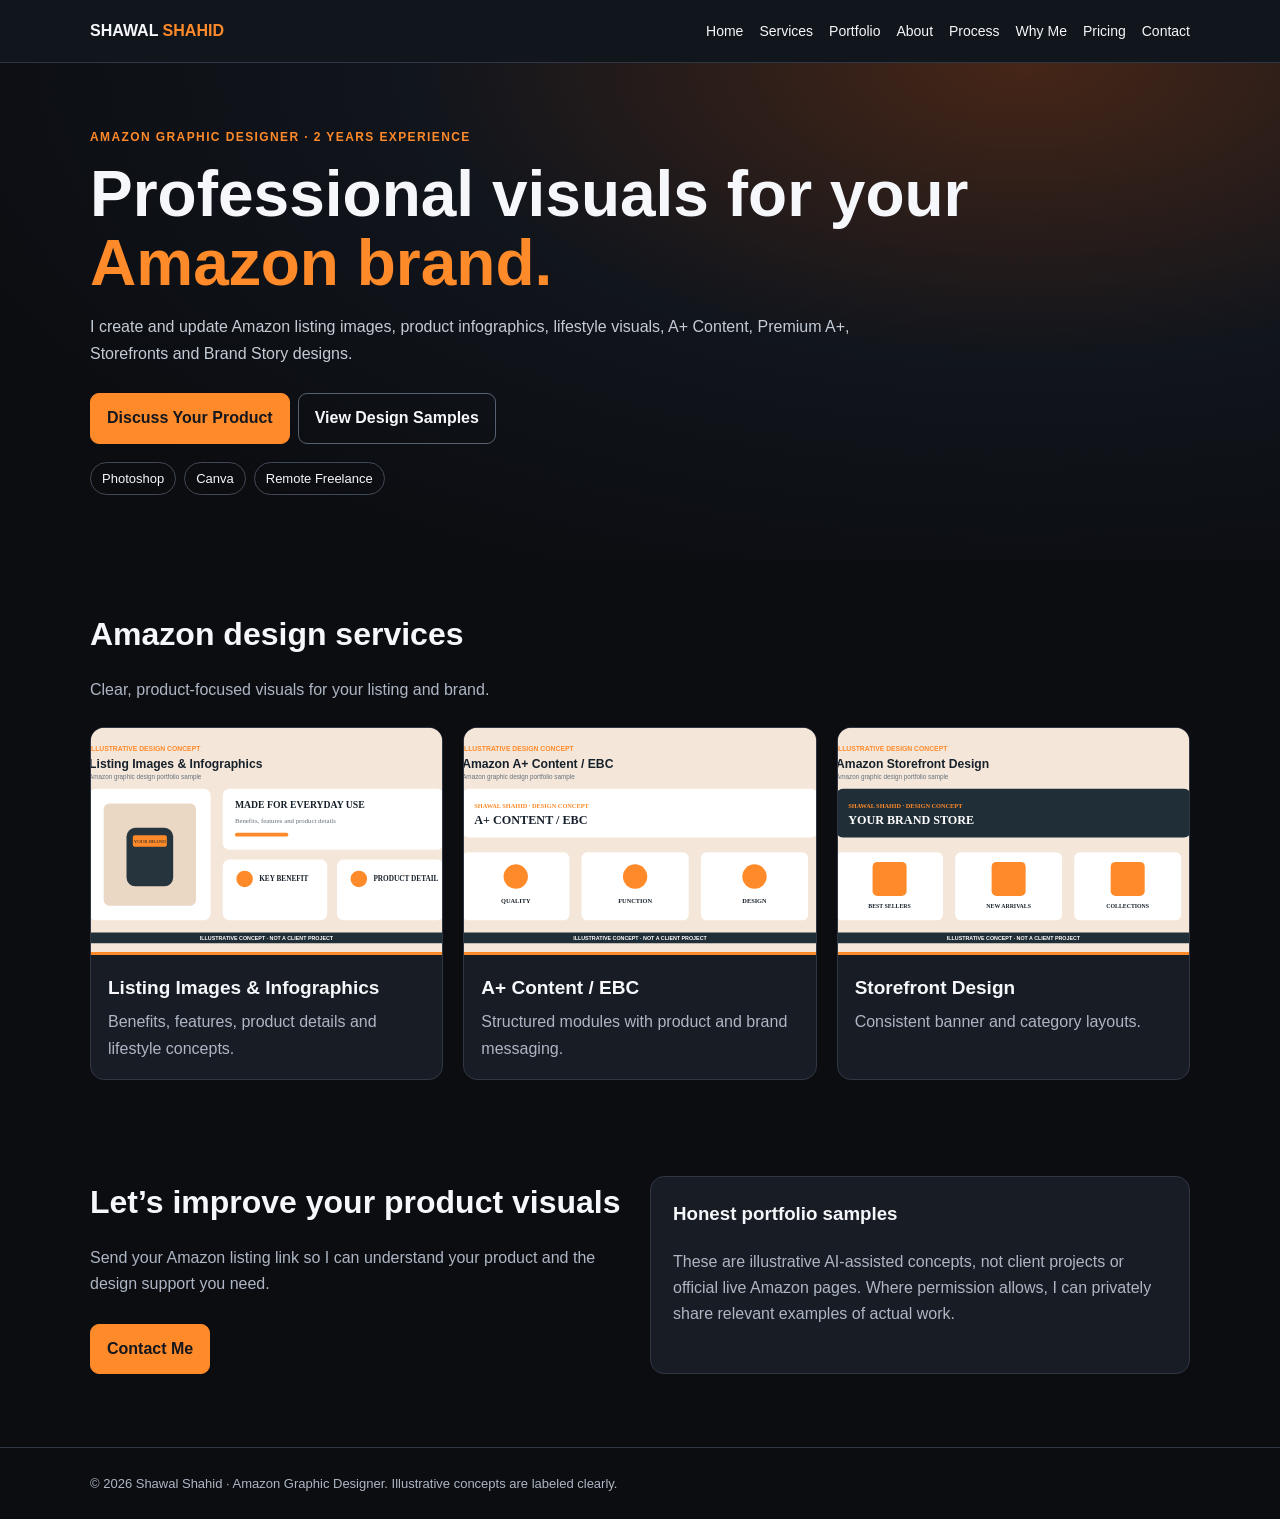
==== commit c779d6d6: "Add files via upload" ====
--- a/index.html
+++ b/index.html
@@ -1 +1 @@
-<!doctype html><html lang="en"><head><meta charset="utf-8"><meta name="viewport" content="width=device-width,initial-scale=1"><meta name="description" content="Amazon listing images, infographics, A+ Content, Premium A+ and Storefront design by Shawal Shahid."><title>Home | Shawal Shahid - Amazon Graphic Designer</title><link rel="stylesheet" href="style.css"></head><body><header class="topbar"><div class="wrap nav"><a class="brand" href="index.html"><span class="logo-mark">SS</span><span>SHAWAL</span><span>SHAHID</span></a><nav><a class="active" href="index.html">Home</a><a class="" href="services.html">Services</a><a class="" href="portfolio.html">Portfolio</a><a class="" href="about.html">About Me</a><a class="" href="process.html">My Process</a><a class="" href="why-me.html">Why Me</a><a class="" href="pricing.html">Pricing</a><a class="" href="contact.html">Contact</a></nav></div></header><main><section class="hero"><div class="wrap hero-grid"><div><div class="eyebrow">Amazon Graphic Designer · 2 Years Office Experience</div><h1>Product visuals that make your Amazon listing easier to understand.</h1><p>I’m Shawal Shahid. I create and update Amazon listing images, product infographics, lifestyle visuals, A+ Content, Premium A+, Brand Story and Storefront designs. I also design Instagram and Facebook posts for product promotions and brand updates. My goal is to present the product clearly, show its benefits and keep the brand look consistent across the shopping experience.</p><p class="muted">I have two years of office experience and am currently working in an office. I use Adobe Photoshop and Canva to build organized, product-focused creative assets.</p><a class="btn" href="portfolio.html">Explore Amazon Design</a><a class="btn secondary" href="contact.html">Discuss Your Project</a><div class="tool-pills"><span>Adobe Photoshop</span><span>Canva</span><span>Amazon-focused</span><span>Create + Update</span><span>Instagram + Facebook Posts</span></div></div><div class="hero-art watermark-note"><div class="eyebrow">Creative services</div><h3>One product.<br>One clear story.</h3><p class="muted">Listing gallery → Infographics → A+ Content → Brand Store</p><div class="chips"><span class="chip">Listing Images</span><span class="chip">A+ / EBC</span><span class="chip">Storefront</span></div><div class="divider"></div><p><b style="color:var(--orange2)">SS</b> <span class="muted">Shawal Shahid · Amazon Graphic Designer</span></p></div></div></section><section><div class="wrap"><div class="section-head"><div class="eyebrow">What I do</div><h2>Amazon design services</h2><p class="muted">Creative assets designed around your product, target shopper and listing goals. I can create new visuals or improve existing ones using the information and assets you provide.</p></div><div class="grid"><article class="card"><div class="icon">▧</div><h3>Listing Images</h3><p>Main image support and secondary images that present product features, details and benefits clearly.</p></article><article class="card"><div class="icon">✳</div><h3>Product Infographics</h3><p>Easy-to-understand visuals that turn key product information into a clear, attractive layout.</p></article><article class="card"><div class="icon">◉</div><h3>Lifestyle Images</h3><p>Product-in-use visuals and scenes that help shoppers understand context, scale and use.</p></article><article class="card"><div class="icon">A+</div><h3>A+ Content and EBC</h3><p>Structured product storytelling and branded modules to strengthen the product detail page.</p></article><article class="card"><div class="icon">✦</div><h3>Premium A+</h3><p>Rich visual modules for eligible seller accounts, designed to create a more engaging product story.</p></article><article class="card"><div class="icon">▦</div><h3>Storefront and Brand Story</h3><p>Organized store layouts and brand visuals that help shoppers explore a product range.</p></article></div><div class="center mt"><a class="btn secondary" href="services.html">Explore All Services</a></div></div></section><section class="section-dark"><div class="wrap"><div class="section-head"><div class="eyebrow">My process</div><h2>A clear path from product link to final files</h2><p class="muted">I keep the workflow simple: understand the product, agree on the scope, design, review and deliver.</p></div><div class="grid"><article class="card"><div class="icon">01</div><h3>Share your listing</h3><p>Send the Amazon product link, required deliverables, brand guidelines and available product assets.</p></article><article class="card"><div class="icon">02</div><h3>Confirm the scope</h3><p>We agree on the number of images or modules, timeline, pricing and revision rounds before starting.</p></article><article class="card"><div class="icon">03</div><h3>Design and review</h3><p>I build the creative assets and make agreed revisions based on your feedback.</p></article></div><div class="center mt"><a class="btn" href="process.html">See My Process and FAQs</a></div></div></section><section class="section-dark"><div class="wrap"><div class="section-head"><div class="eyebrow">Why work with me</div><h2>Focused, practical and Amazon-specific</h2><p class="muted">I focus on the creative tasks Amazon sellers actually need, with clear communication and agreed deliverables.</p></div><div class="stats"><div class="stat"><strong>2 Years</strong><span>Office experience</span></div><div class="stat"><strong>2 Tools</strong><span>Photoshop and Canva</span></div><div class="stat"><strong>8 Areas</strong><span>Amazon creative services</span></div><div class="stat"><strong>Clear</strong><span>Scope before starting</span></div></div><div class="center mt"><a class="btn secondary" href="why-me.html">Why Choose Me</a></div></div></section><section><div class="wrap cta"><div class="eyebrow">Ready to start?</div><h2>Share your Amazon listing link.</h2><p>Tell me what you need created or updated. I’ll review your requirements and confirm the deliverables and quote before work begins.</p><a class="btn" href="https://wa.me/923289116346" target="_blank" rel="noopener">Message on WhatsApp</a><a class="btn secondary" href="mailto:shawalshahid946@gmail.com">Email Me</a></div></section></main><footer class="footer"><div class="wrap footer-inner"><div><strong style="color:#fff">Shawal Shahid</strong><br>Amazon Graphic Designer<br>Listing Images, A+ Content and Storefront Design</div><div>Email: <a href="mailto:shawalshahid946@gmail.com">shawalshahid946@gmail.com</a><br>WhatsApp: <a href="https://wa.me/923289116346">0328 9116346</a></div><div>© 2026 Shawal Shahid. All rights reserved.</div></div></footer></body></html>+<!doctype html><html lang="en"><head><meta charset="utf-8"><meta name="viewport" content="width=device-width, initial-scale=1"><meta name="description" content="Amazon listing images, infographics, A+ content, Premium A+, Storefront and Brand Story design."><title>Amazon Graphic Designer | Shawal Shahid</title><link rel="stylesheet" href="style.css"></head><body><header class="nav"><div class="wrap"><a class="logo" href="index.html">SHAWAL <b>SHAHID</b></a><nav class="links"><a href="index.html">Home</a><a href="services.html">Services</a><a href="portfolio.html">Portfolio</a><a href="about.html">About</a><a href="process.html">Process</a><a href="why-me.html">Why Me</a><a href="pricing.html">Pricing</a><a href="contact.html">Contact</a></nav></div></header><main><section class="hero"><div class="wrap"><div class="eyebrow">Amazon Graphic Designer · 2 Years Experience</div><h1>Professional visuals for your <span class="orange">Amazon brand.</span></h1><p>I create and update Amazon listing images, product infographics, lifestyle visuals, A+ Content, Premium A+, Storefronts and Brand Story designs.</p><a class="btn primary" href="contact.html">Discuss Your Product</a><a class="btn" href="portfolio.html">View Design Samples</a><div class="pills"><span class="pill">Photoshop</span> <span class="pill">Canva</span> <span class="pill">Remote Freelance</span></div></div></section><section class="section"><div class="wrap"><h2>Amazon design services</h2><p class="muted">Clear, product-focused visuals for your listing and brand.</p><div class="grid"><a class="card" href="services.html"><img src="listing-infographic.svg" alt="Amazon listing infographic concept"><div class="cardbody"><h3>Listing Images & Infographics</h3><p>Benefits, features, product details and lifestyle concepts.</p></div></a><a class="card" href="services.html"><img src="ebc.svg" alt="A+ content concept"><div class="cardbody"><h3>A+ Content / EBC</h3><p>Structured modules with product and brand messaging.</p></div></a><a class="card" href="services.html"><img src="storefront.svg" alt="Storefront concept"><div class="cardbody"><h3>Storefront Design</h3><p>Consistent banner and category layouts.</p></div></a></div></div></section><section class="section"><div class="wrap cols"><div><h2>Let’s improve your product visuals</h2><p class="muted">Send your Amazon listing link so I can understand your product and the design support you need.</p><a class="btn primary" href="contact.html">Contact Me</a></div><div class="panel"><h3>Honest portfolio samples</h3><p>These are illustrative AI-assisted concepts, not client projects or official live Amazon pages. Where permission allows, I can privately share relevant examples of actual work.</p></div></div></section></main><footer class="footer"><div class="wrap">© 2026 Shawal Shahid · Amazon Graphic Designer. Illustrative concepts are labeled clearly.</div></footer></body></html>
--- a/style.css
+++ b/style.css
@@ -1,2 +1 @@
-@import url('https://fonts.googleapis.com/css2?family=DM+Sans:wght@400;500;600;700&family=Manrope:wght@500;600;700;800&display=swap');
-:root{--bg:#0b0d12;--panel:#141821;--panel2:#191f2b;--text:#f6f7fb;--muted:#b9c0ce;--orange:#ff8a30;--orange2:#ffb36b;--line:#2b3240;--white:#fff}*{box-sizing:border-box}html{scroll-behavior:smooth}body{margin:0;background:var(--bg);color:var(--text);font-family:'DM Sans',Arial,sans-serif;line-height:1.7}a{color:var(--orange2);text-decoration:none}a:hover{color:#fff}h1,h2,h3,h4{font-family:Manrope,Arial,sans-serif;line-height:1.2;color:#fff}h1{font-size:clamp(2.3rem,5vw,4.5rem);letter-spacing:-.04em;margin:.6rem 0 1.1rem}h2{font-size:clamp(1.8rem,3vw,2.7rem);margin:.3rem 0 1rem}h3{font-size:1.18rem;margin:.4rem 0 .7rem}p{margin:.6rem 0 1rem}.wrap{width:min(1160px,92%);margin:auto}.topbar{position:sticky;top:0;z-index:20;background:#0b0d12ee;backdrop-filter:blur(12px);border-bottom:1px solid var(--line)}.nav{display:flex;align-items:center;justify-content:space-between;gap:20px;padding:14px 0}.brand{display:flex;align-items:center;gap:9px;font-family:Manrope,Arial,sans-serif;font-weight:800;letter-spacing:.04em;color:#fff;white-space:nowrap}.brand>span:last-child{color:var(--orange)}.logo-mark{width:40px;height:40px;border-radius:12px;background:linear-gradient(135deg,var(--orange),#ffb76b);display:inline-grid;place-items:center;color:#17120e;font-weight:900;box-shadow:0 7px 24px #ff8a3033}.nav nav{display:flex;align-items:center;gap:16px;flex-wrap:wrap}.nav nav a{font-size:.88rem;color:#d7dbe4;padding:6px 0}.nav nav a.active,.nav nav a:hover{color:var(--orange2)}.page-hero,.hero{background:radial-gradient(ellipse at 80% 10%,#6d351d 0%,transparent 35%),linear-gradient(135deg,#181c26,#0b0d12 65%);padding:76px 0 60px;border-bottom:1px solid var(--line)}.page-hero p,.hero p{max-width:760px;font-size:1.1rem;color:#d2d7e0}.eyebrow{font-size:.76rem;text-transform:uppercase;letter-spacing:.18em;color:var(--orange2);font-weight:800}.hero-grid,.split{display:grid;grid-template-columns:1.15fr .85fr;gap:42px;align-items:center}.hero-art{min-height:360px;border:1px solid #ffffff1a;border-radius:26px;padding:28px;background:linear-gradient(145deg,#242a36,#11151d);position:relative;overflow:hidden}.hero-art:after{content:'SS';position:absolute;right:-20px;bottom:-65px;font-family:Manrope,sans-serif;font-size:15rem;font-weight:900;color:#ffffff08}.hero-art h3{font-size:2rem}.tool-pills,.chips{display:flex;gap:10px;flex-wrap:wrap;margin:18px 0}.tool-pills span,.chip,.tag{border:1px solid #ffffff25;background:#ffffff08;color:#f4f5f8;border-radius:99px;padding:7px 12px;font-size:.82rem}.btn{display:inline-flex;align-items:center;justify-content:center;gap:8px;background:var(--orange);color:#1b130d;padding:12px 18px;border-radius:10px;font-weight:800;margin:8px 8px 0 0;border:1px solid var(--orange)}.btn:hover{background:#ffb36b;color:#1b130d}.btn.secondary{background:transparent;color:#fff;border-color:#555d6d}.btn.secondary:hover{border-color:var(--orange);color:var(--orange2)}section{padding:66px 0}.section-dark{background:#10131a;border-block:1px solid var(--line)}.section-head{max-width:760px;margin-bottom:30px}.muted,.fine{color:var(--muted)}.grid,.price-grid,.projects,.video-grid,.stats{display:grid;grid-template-columns:repeat(3,minmax(0,1fr));gap:18px}.card,.project,.price-card,.video-card,.stat,.about-box{background:linear-gradient(160deg,var(--panel2),var(--panel));border:1px solid var(--line);border-radius:18px;padding:23px;min-width:0}.card p,.project span{color:var(--muted)}.icon{font-size:1.4rem;color:var(--orange2);font-weight:800;margin-bottom:10px}.checklist{padding-left:1.2rem;color:#e0e4eb}.checklist li{margin:.45rem 0}.about-box{background:linear-gradient(145deg,#4b291a,#171a22);display:flex;flex-direction:column;gap:10px}.about-box strong{font-family:Manrope,sans-serif;font-size:3rem;color:var(--orange2)}.stats{grid-template-columns:repeat(4,minmax(0,1fr));margin-top:24px}.stat strong{font-size:1.8rem;color:var(--orange2);display:block}.stat span{color:var(--muted);font-size:.9rem}.projects{grid-template-columns:repeat(3,minmax(0,1fr))}.project{padding:0;overflow:hidden}.project-top{padding:23px;background:linear-gradient(135deg,#282d39,#171a22);border-bottom:1px solid var(--line);min-height:170px}.brand-label{font-size:.75rem;letter-spacing:.12em;text-transform:uppercase;color:var(--orange2);font-weight:800}.project-body{padding:20px}.project-body p{color:var(--muted);min-height:52px}.price-grid{grid-template-columns:repeat(3,minmax(0,1fr))}.price-card{display:flex;flex-direction:column}.price-card.featured{border-color:var(--orange);box-shadow:0 0 0 1px #ff8a3022}.price{font-family:Manrope,sans-serif;font-size:2.2rem;font-weight:800;color:var(--orange2);margin:.4rem 0}.price small{font-size:.85rem;color:var(--muted);font-weight:500}.price-card ul{padding-left:1.2rem;color:#d8dde6;flex:1}.price-card li{margin:.35rem 0}.note{border:1px solid #604026;background:#24180f;border-radius:14px;padding:18px;color:#f2d7c1}.video-card{display:flex;flex-direction:column;min-height:190px}.video-card .video-icon{font-size:2rem;color:var(--orange2)}.video-card p{color:var(--muted);flex:1}.faq{border-bottom:1px solid var(--line);padding:18px 0}.faq h3{font-size:1.05rem}.faq p{color:var(--muted);margin-bottom:0}.watermark-note{position:relative}.watermark-note:after{content:'SHAWAL SHAHID';position:absolute;right:18px;bottom:8px;color:#ffffff0a;font:900 1.8rem Manrope,sans-serif;letter-spacing:.12em;pointer-events:none}.cta{background:linear-gradient(120deg,#432719,#171a22);border:1px solid #68442c;border-radius:22px;padding:32px}.footer{border-top:1px solid var(--line);background:#080a0e;padding:28px 0;color:var(--muted);font-size:.9rem}.footer-inner{display:flex;justify-content:space-between;gap:20px;flex-wrap:wrap}.footer a{color:var(--orange2)}.fine{font-size:.86rem}.center{text-align:center}.mt{margin-top:24px}.divider{height:1px;background:var(--line);margin:28px 0}@media(max-width:900px){.nav{align-items:flex-start;flex-direction:column}.nav nav{gap:12px}.hero-grid,.split{grid-template-columns:1fr}.grid,.projects,.price-grid,.video-grid{grid-template-columns:repeat(2,minmax(0,1fr))}.stats{grid-template-columns:repeat(2,minmax(0,1fr))}.hero-art{min-height:250px}}@media(max-width:560px){section{padding:48px 0}.grid,.projects,.price-grid,.video-grid{grid-template-columns:1fr}.nav nav a{font-size:.82rem}.page-hero,.hero{padding:54px 0 44px}.card,.price-card{padding:20px}.footer-inner{flex-direction:column}}
+*{box-sizing:border-box}body{margin:0;background:#0b0d11;color:#f6f7fb;font:16px/1.65 Arial,sans-serif}a{color:inherit;text-decoration:none}a:hover{color:#ff8a2a}.wrap{width:min(1100px,calc(100% - 32px));margin:auto}.nav{background:#11151c;border-bottom:1px solid #303744;padding:18px 0}.nav .wrap{display:flex;justify-content:space-between;gap:18px;align-items:center;flex-wrap:wrap}.logo{font-weight:800}.logo b,.orange{color:#ff8a2a}.links{display:flex;gap:16px;flex-wrap:wrap;font-size:14px}.hero{padding:65px 0;background:radial-gradient(ellipse at 80% 0%,#462617 0%,#11151c 42%,#0b0d11 80%)}.eyebrow{color:#ff8a2a;font-weight:bold;letter-spacing:1.4px;text-transform:uppercase;font-size:12px}.hero h1,.pagehead h1{font-size:clamp(36px,5vw,64px);line-height:1.08;margin:12px 0}.hero p,.pagehead p{color:#c4cbd5;max-width:760px}.btn{display:inline-block;padding:11px 16px;border:1px solid #586171;border-radius:9px;margin:10px 8px 0 0;font-weight:bold}.primary{background:#ff8a2a;border-color:#ff8a2a;color:#14171d}.section{padding:48px 0}.section h2{font-size:32px;margin:0 0 10px}.muted{color:#aeb6c4}.grid{display:grid;grid-template-columns:repeat(3,minmax(0,1fr));gap:20px;margin-top:24px}.card{border:1px solid #303744;border-radius:14px;overflow:hidden;background:#171c25}.card img{display:block;width:100%;aspect-ratio:1.55;object-fit:cover;background:#f4e7d9;border-bottom:3px solid #ff8a2a}.cardbody{padding:17px}.card h3{margin:0 0 6px;font-size:19px}.card p{margin:0;color:#aeb6c4}.pagehead{padding:46px 0 32px;background:radial-gradient(ellipse at 80% 0%,#462617 0%,#11151c 55%);border-bottom:1px solid #303744}.pills{display:flex;gap:8px;flex-wrap:wrap;margin-top:18px}.pill{padding:5px 11px;border:1px solid #424956;border-radius:30px;font-size:13px}.notice{background:#fff2e6;color:#202833;border-left:4px solid #ff8a2a;padding:17px 20px;border-radius:0 9px 9px 0;margin:0 0 25px}.notice strong{color:#10151c}.cols{display:grid;grid-template-columns:repeat(2,minmax(0,1fr));gap:20px}.panel{padding:22px;border:1px solid #303744;border-radius:14px;background:#171c25}.panel p,.panel li{color:#aeb6c4}.panel h3{margin-top:0}.footer{border-top:1px solid #303744;padding:25px 0;color:#aeb6c4;font-size:13px;margin-top:25px}.contact{display:block;padding:14px;background:#202631;border:1px solid #303744;border-radius:9px;margin:10px 0;overflow-wrap:anywhere}.contact b{display:block;color:#ff8a2a;font-size:12px;text-transform:uppercase}@media(max-width:760px){.grid{grid-template-columns:repeat(2,minmax(0,1fr))}.cols{grid-template-columns:1fr}.hero{padding:45px 0}}@media(max-width:520px){.grid{grid-template-columns:1fr}.links{gap:10px}.section{padding:36px 0}}
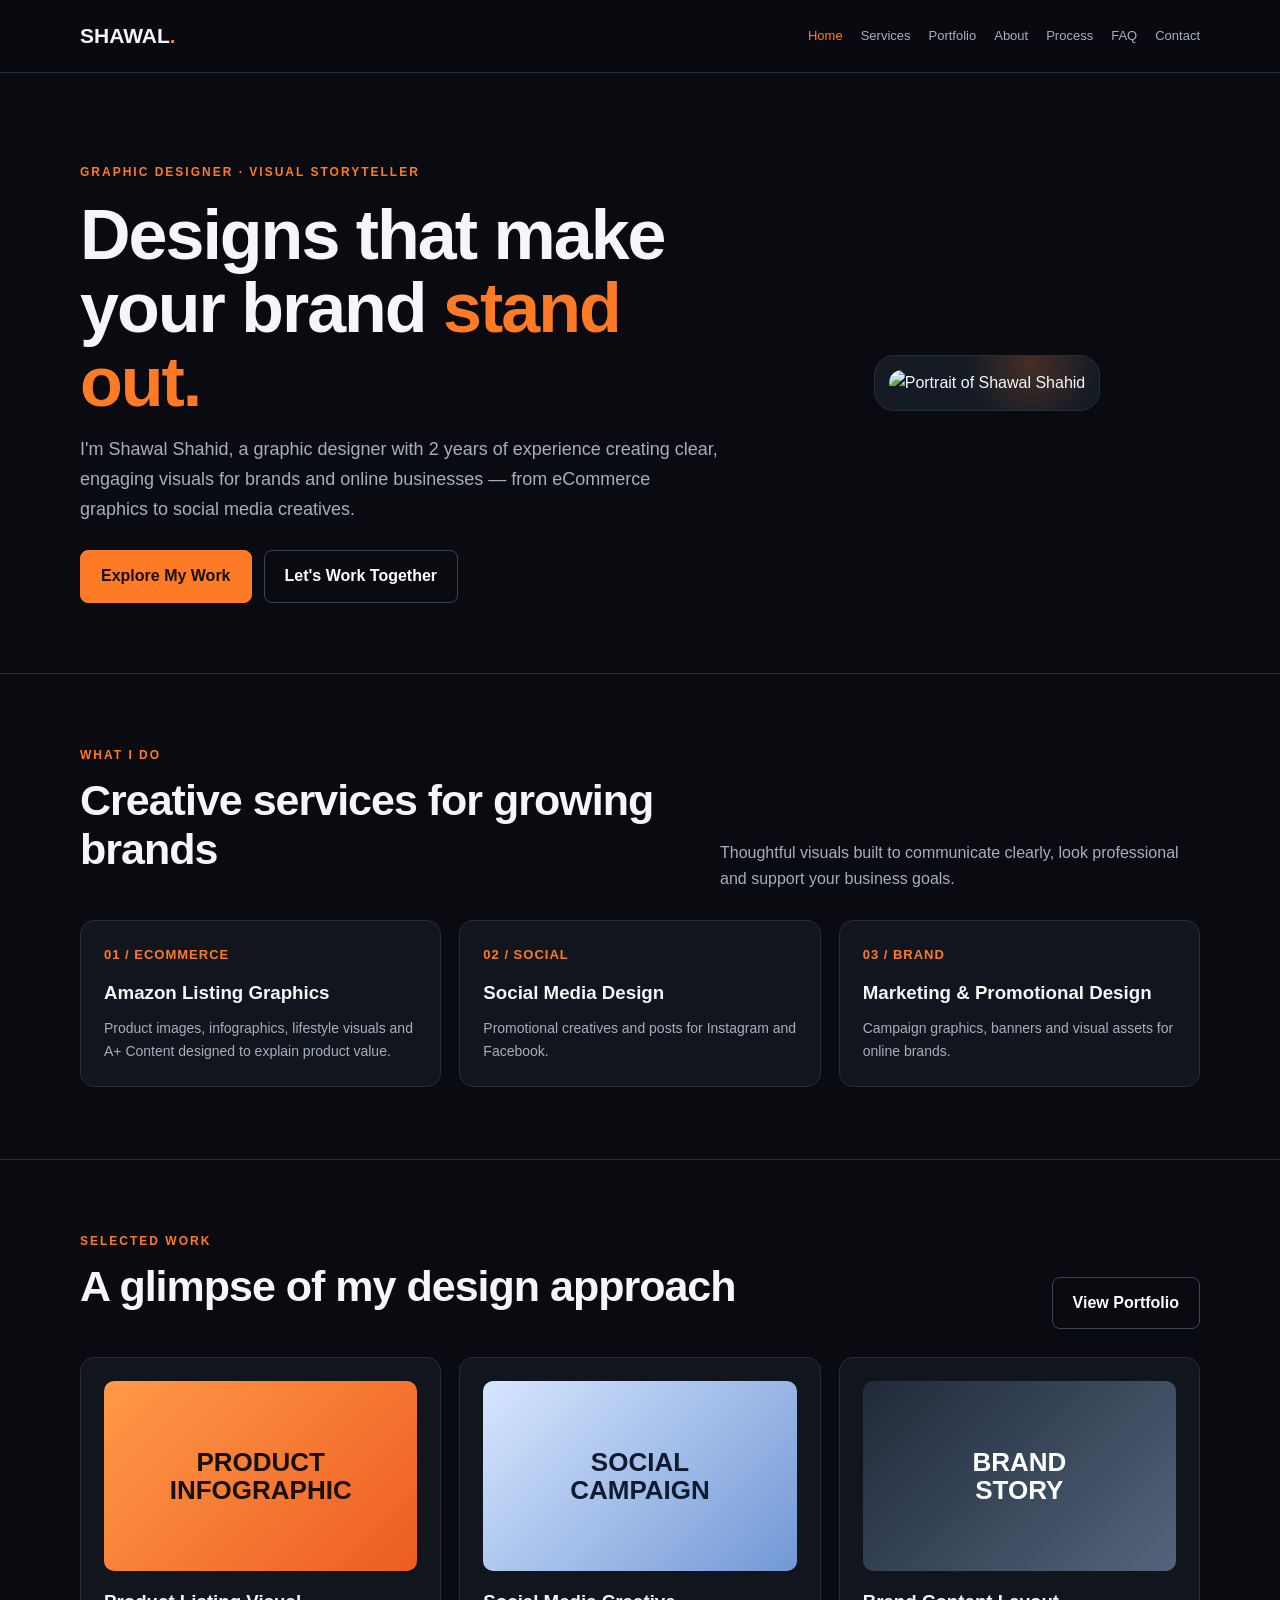
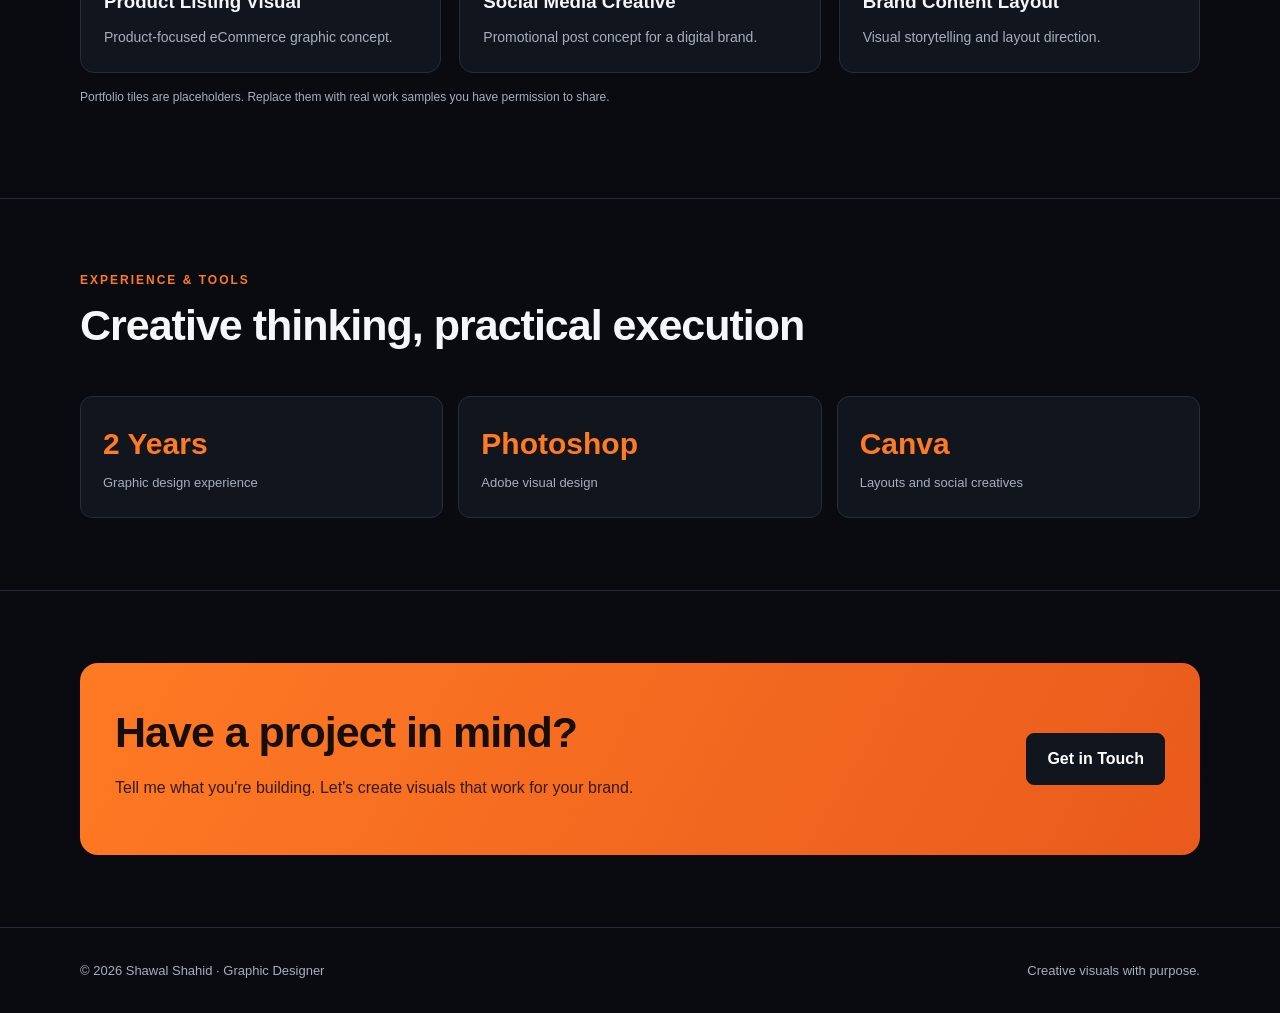
==== commit 73aa15fd: "Add files via upload" ====
--- a/index.html
+++ b/index.html
@@ -1 +1,6 @@
-<!doctype html><html lang="en"><head><meta charset="utf-8"><meta name="viewport" content="width=device-width, initial-scale=1"><meta name="description" content="Amazon listing images, infographics, A+ content, Premium A+, Storefront and Brand Story design."><title>Amazon Graphic Designer | Shawal Shahid</title><link rel="stylesheet" href="style.css"></head><body><header class="nav"><div class="wrap"><a class="logo" href="index.html">SHAWAL <b>SHAHID</b></a><nav class="links"><a href="index.html">Home</a><a href="services.html">Services</a><a href="portfolio.html">Portfolio</a><a href="about.html">About</a><a href="process.html">Process</a><a href="why-me.html">Why Me</a><a href="pricing.html">Pricing</a><a href="contact.html">Contact</a></nav></div></header><main><section class="hero"><div class="wrap"><div class="eyebrow">Amazon Graphic Designer · 2 Years Experience</div><h1>Professional visuals for your <span class="orange">Amazon brand.</span></h1><p>I create and update Amazon listing images, product infographics, lifestyle visuals, A+ Content, Premium A+, Storefronts and Brand Story designs.</p><a class="btn primary" href="contact.html">Discuss Your Product</a><a class="btn" href="portfolio.html">View Design Samples</a><div class="pills"><span class="pill">Photoshop</span> <span class="pill">Canva</span> <span class="pill">Remote Freelance</span></div></div></section><section class="section"><div class="wrap"><h2>Amazon design services</h2><p class="muted">Clear, product-focused visuals for your listing and brand.</p><div class="grid"><a class="card" href="services.html"><img src="listing-infographic.svg" alt="Amazon listing infographic concept"><div class="cardbody"><h3>Listing Images & Infographics</h3><p>Benefits, features, product details and lifestyle concepts.</p></div></a><a class="card" href="services.html"><img src="ebc.svg" alt="A+ content concept"><div class="cardbody"><h3>A+ Content / EBC</h3><p>Structured modules with product and brand messaging.</p></div></a><a class="card" href="services.html"><img src="storefront.svg" alt="Storefront concept"><div class="cardbody"><h3>Storefront Design</h3><p>Consistent banner and category layouts.</p></div></a></div></div></section><section class="section"><div class="wrap cols"><div><h2>Let’s improve your product visuals</h2><p class="muted">Send your Amazon listing link so I can understand your product and the design support you need.</p><a class="btn primary" href="contact.html">Contact Me</a></div><div class="panel"><h3>Honest portfolio samples</h3><p>These are illustrative AI-assisted concepts, not client projects or official live Amazon pages. Where permission allows, I can privately share relevant examples of actual work.</p></div></div></section></main><footer class="footer"><div class="wrap">© 2026 Shawal Shahid · Amazon Graphic Designer. Illustrative concepts are labeled clearly.</div></footer></body></html>+<!doctype html><html lang="en"><head><meta charset="utf-8"><meta name="viewport" content="width=device-width,initial-scale=1"><meta name="description" content="Shawal Shahid — Graphic Designer portfolio"><title>Index | Shawal Shahid</title><link rel="stylesheet" href="style.css"></head><body><header><div class="wrap nav"><a class="brand" href="index.html">SHAWAL<span>.</span></a><nav><a class="active" href="index.html">Home</a><a class="" href="services.html">Services</a><a class="" href="portfolio.html">Portfolio</a><a class="" href="about.html">About</a><a class="" href="process.html">Process</a><a class="" href="faq.html">FAQ</a><a class="" href="contact.html">Contact</a></nav><button class="menu">Menu</button></div></header>
+<main><div class="wrap hero"><div><div class="eyebrow">Graphic Designer · Visual Storyteller</div><h1>Designs that make your brand <em>stand out.</em></h1><p class="lead">I'm Shawal Shahid, a graphic designer with 2 years of experience creating clear, engaging visuals for brands and online businesses — from eCommerce graphics to social media creatives.</p><div class="actions"><a class="btn" href="portfolio.html">Explore My Work</a><a class="btn outline" href="contact.html">Let's Work Together</a></div></div><div class="portrait-wrap"><img src="images/shawal-shahid.png" alt="Portrait of Shawal Shahid"></div></div>
+<section class="section"><div class="wrap"><div class="head"><div><div class="eyebrow">What I do</div><h2>Creative services for growing brands</h2></div><p>Thoughtful visuals built to communicate clearly, look professional and support your business goals.</p></div><div class="grid"><article class="card"><div class="num">01 / ECOMMERCE</div><h3>Amazon Listing Graphics</h3><p>Product images, infographics, lifestyle visuals and A+ Content designed to explain product value.</p></article><article class="card"><div class="num">02 / SOCIAL</div><h3>Social Media Design</h3><p>Promotional creatives and posts for Instagram and Facebook.</p></article><article class="card"><div class="num">03 / BRAND</div><h3>Marketing & Promotional Design</h3><p>Campaign graphics, banners and visual assets for online brands.</p></article></div></div></section>
+<section class="section"><div class="wrap"><div class="head"><div><div class="eyebrow">Selected work</div><h2>A glimpse of my design approach</h2></div><a class="btn outline" href="portfolio.html">View Portfolio</a></div><div class="grid"><article class="card"><div class="sample">PRODUCT<br>INFOGRAPHIC</div><h3>Product Listing Visual</h3><p>Product-focused eCommerce graphic concept.</p></article><article class="card"><div class="sample blue">SOCIAL<br>CAMPAIGN</div><h3>Social Media Creative</h3><p>Promotional post concept for a digital brand.</p></article><article class="card"><div class="sample dark">BRAND<br>STORY</div><h3>Brand Content Layout</h3><p>Visual storytelling and layout direction.</p></article></div><p style="font-size:12px;margin-top:15px">Portfolio tiles are placeholders. Replace them with real work samples you have permission to share.</p></div></section>
+<section class="section"><div class="wrap"><div class="head"><div><div class="eyebrow">Experience & tools</div><h2>Creative thinking, practical execution</h2></div></div><div class="stats"><div class="stat"><b>2 Years</b><span>Graphic design experience</span></div><div class="stat"><b>Photoshop</b><span>Adobe visual design</span></div><div class="stat"><b>Canva</b><span>Layouts and social creatives</span></div></div></div></section>
+<section class="section"><div class="wrap contact"><div><h2>Have a project in mind?</h2><p>Tell me what you're building. Let's create visuals that work for your brand.</p></div><a class="btn" href="contact.html">Get in Touch</a></div></section></main><footer><div class="wrap foot"><span>© 2026 Shawal Shahid · Graphic Designer</span><span>Creative visuals with purpose.</span></div></footer><script src="script.js"></script></body></html>
--- a/style.css
+++ b/style.css
@@ -1 +1,3 @@
-*{box-sizing:border-box}body{margin:0;background:#0b0d11;color:#f6f7fb;font:16px/1.65 Arial,sans-serif}a{color:inherit;text-decoration:none}a:hover{color:#ff8a2a}.wrap{width:min(1100px,calc(100% - 32px));margin:auto}.nav{background:#11151c;border-bottom:1px solid #303744;padding:18px 0}.nav .wrap{display:flex;justify-content:space-between;gap:18px;align-items:center;flex-wrap:wrap}.logo{font-weight:800}.logo b,.orange{color:#ff8a2a}.links{display:flex;gap:16px;flex-wrap:wrap;font-size:14px}.hero{padding:65px 0;background:radial-gradient(ellipse at 80% 0%,#462617 0%,#11151c 42%,#0b0d11 80%)}.eyebrow{color:#ff8a2a;font-weight:bold;letter-spacing:1.4px;text-transform:uppercase;font-size:12px}.hero h1,.pagehead h1{font-size:clamp(36px,5vw,64px);line-height:1.08;margin:12px 0}.hero p,.pagehead p{color:#c4cbd5;max-width:760px}.btn{display:inline-block;padding:11px 16px;border:1px solid #586171;border-radius:9px;margin:10px 8px 0 0;font-weight:bold}.primary{background:#ff8a2a;border-color:#ff8a2a;color:#14171d}.section{padding:48px 0}.section h2{font-size:32px;margin:0 0 10px}.muted{color:#aeb6c4}.grid{display:grid;grid-template-columns:repeat(3,minmax(0,1fr));gap:20px;margin-top:24px}.card{border:1px solid #303744;border-radius:14px;overflow:hidden;background:#171c25}.card img{display:block;width:100%;aspect-ratio:1.55;object-fit:cover;background:#f4e7d9;border-bottom:3px solid #ff8a2a}.cardbody{padding:17px}.card h3{margin:0 0 6px;font-size:19px}.card p{margin:0;color:#aeb6c4}.pagehead{padding:46px 0 32px;background:radial-gradient(ellipse at 80% 0%,#462617 0%,#11151c 55%);border-bottom:1px solid #303744}.pills{display:flex;gap:8px;flex-wrap:wrap;margin-top:18px}.pill{padding:5px 11px;border:1px solid #424956;border-radius:30px;font-size:13px}.notice{background:#fff2e6;color:#202833;border-left:4px solid #ff8a2a;padding:17px 20px;border-radius:0 9px 9px 0;margin:0 0 25px}.notice strong{color:#10151c}.cols{display:grid;grid-template-columns:repeat(2,minmax(0,1fr));gap:20px}.panel{padding:22px;border:1px solid #303744;border-radius:14px;background:#171c25}.panel p,.panel li{color:#aeb6c4}.panel h3{margin-top:0}.footer{border-top:1px solid #303744;padding:25px 0;color:#aeb6c4;font-size:13px;margin-top:25px}.contact{display:block;padding:14px;background:#202631;border:1px solid #303744;border-radius:9px;margin:10px 0;overflow-wrap:anywhere}.contact b{display:block;color:#ff8a2a;font-size:12px;text-transform:uppercase}@media(max-width:760px){.grid{grid-template-columns:repeat(2,minmax(0,1fr))}.cols{grid-template-columns:1fr}.hero{padding:45px 0}}@media(max-width:520px){.grid{grid-template-columns:1fr}.links{gap:10px}.section{padding:36px 0}}+
+:root{--bg:#090b10;--panel:#11151d;--text:#f4f6fa;--muted:#a6afbd;--orange:#ff7a24;--line:#252d39}
+*{box-sizing:border-box}html{scroll-behavior:smooth}body{margin:0;background:var(--bg);color:var(--text);font:16px/1.65 Arial,sans-serif}a{color:inherit;text-decoration:none}.wrap{width:min(1120px,92%);margin:auto}header{position:sticky;top:0;z-index:10;background:#090b10ee;border-bottom:1px solid var(--line)}.nav{min-height:72px;display:flex;align-items:center;justify-content:space-between;gap:20px}.brand{font-weight:900;font-size:21px}.brand span,h1 em,.eyebrow,.num{color:var(--orange)}nav{display:flex;gap:18px;flex-wrap:wrap}nav a{font-size:13px;color:var(--muted)}nav a:hover,.active{color:var(--orange)}.menu{display:none;background:none;border:1px solid var(--line);color:white;padding:8px;border-radius:8px}.hero{padding:90px 0 70px;display:grid;grid-template-columns:1.2fr .8fr;gap:55px;align-items:center}.eyebrow{text-transform:uppercase;letter-spacing:2px;font-size:12px;font-weight:800}h1{font-size:clamp(42px,6vw,70px);line-height:1.05;letter-spacing:-2px;margin:16px 0}h1 em{font-style:normal}.lead{font-size:18px;max-width:650px}p{color:var(--muted);margin:0 0 18px}h2{font-size:clamp(30px,4vw,43px);line-height:1.15;margin:10px 0 18px;letter-spacing:-1px}h3{margin:0 0 8px}.actions{display:flex;gap:12px;flex-wrap:wrap;margin-top:26px}.btn{display:inline-block;padding:12px 20px;border-radius:8px;background:var(--orange);color:#17100b;font-weight:800;border:1px solid var(--orange)}.btn.outline{background:transparent;color:white;border-color:#3a4555}.portrait-wrap{background:radial-gradient(circle at 70% 15%,#ff7a2435,transparent 40%),#151b25;border:1px solid var(--line);border-radius:20px;padding:14px;max-width:420px;margin:auto}.portrait-wrap img{display:block;width:100%;height:auto;max-height:510px;object-fit:cover;object-position:center top;border-radius:13px}.section{padding:72px 0;border-top:1px solid var(--line)}.head{display:flex;justify-content:space-between;align-items:end;gap:25px;margin-bottom:28px}.head p{max-width:480px;margin:0}.grid{display:grid;grid-template-columns:repeat(3,1fr);gap:18px}.card{background:var(--panel);border:1px solid var(--line);border-radius:14px;padding:23px}.card p{font-size:14px;margin:0}.num{font-size:13px;font-weight:900;letter-spacing:1px;margin-bottom:12px}.sample{height:190px;border-radius:10px;margin-bottom:16px;display:flex;align-items:center;justify-content:center;text-align:center;padding:18px;color:#17100b;font-weight:900;font-size:26px;line-height:1.1;background:linear-gradient(135deg,#ff9a48,#ed5c21)}.sample.blue{background:linear-gradient(135deg,#d7e6ff,#7198d5);color:#101b30}.sample.dark{background:linear-gradient(135deg,#202a39,#53647c);color:#fff}.stats{display:grid;grid-template-columns:repeat(3,1fr);gap:15px}.stat{padding:22px;background:var(--panel);border:1px solid var(--line);border-radius:12px}.stat b{display:block;font-size:30px;color:var(--orange)}.stat span{color:var(--muted);font-size:13px}.split{display:grid;grid-template-columns:.8fr 1.2fr;gap:48px;align-items:center}.tags{display:flex;gap:7px;flex-wrap:wrap}.tag{font-size:11px;border:1px solid var(--line);color:var(--muted);padding:4px 9px;border-radius:30px}.steps{display:grid;grid-template-columns:repeat(5,1fr);gap:12px}.step{border-top:2px solid var(--orange);padding:17px 12px;background:linear-gradient(#ff7a2410,transparent)}.step b{font-size:25px;color:var(--orange)}.faq details{background:var(--panel);border:1px solid var(--line);padding:17px 20px;border-radius:10px;margin-bottom:10px}.faq summary{font-weight:750;cursor:pointer}.faq details p{margin:12px 0 0}.contact{background:linear-gradient(120deg,#ff7a24,#e95a1c);color:#160e08;border-radius:18px;padding:35px;display:flex;justify-content:space-between;align-items:center;gap:20px}.contact p{color:#311b10}.contact .btn{background:#11151d;color:white;border-color:#11151d}footer{padding:32px 0;color:var(--muted);font-size:13px;border-top:1px solid var(--line)}.foot{display:flex;justify-content:space-between;gap:20px;flex-wrap:wrap}.pagehero{padding:72px 0 42px}.pagehero h1{font-size:clamp(38px,5vw,60px)}@media(max-width:800px){.hero,.split{grid-template-columns:1fr}.grid{grid-template-columns:1fr 1fr}.steps{grid-template-columns:1fr 1fr}.hero{padding-top:60px}.head{display:block}.contact{display:block}}@media(max-width:560px){nav{display:none;position:absolute;top:72px;left:0;right:0;background:#090b10;padding:18px 4%;border-bottom:1px solid var(--line);flex-direction:column}.nav.open nav{display:flex}.menu{display:block}.grid,.stats,.steps{grid-template-columns:1fr}.hero{gap:30px}.section{padding:54px 0}}
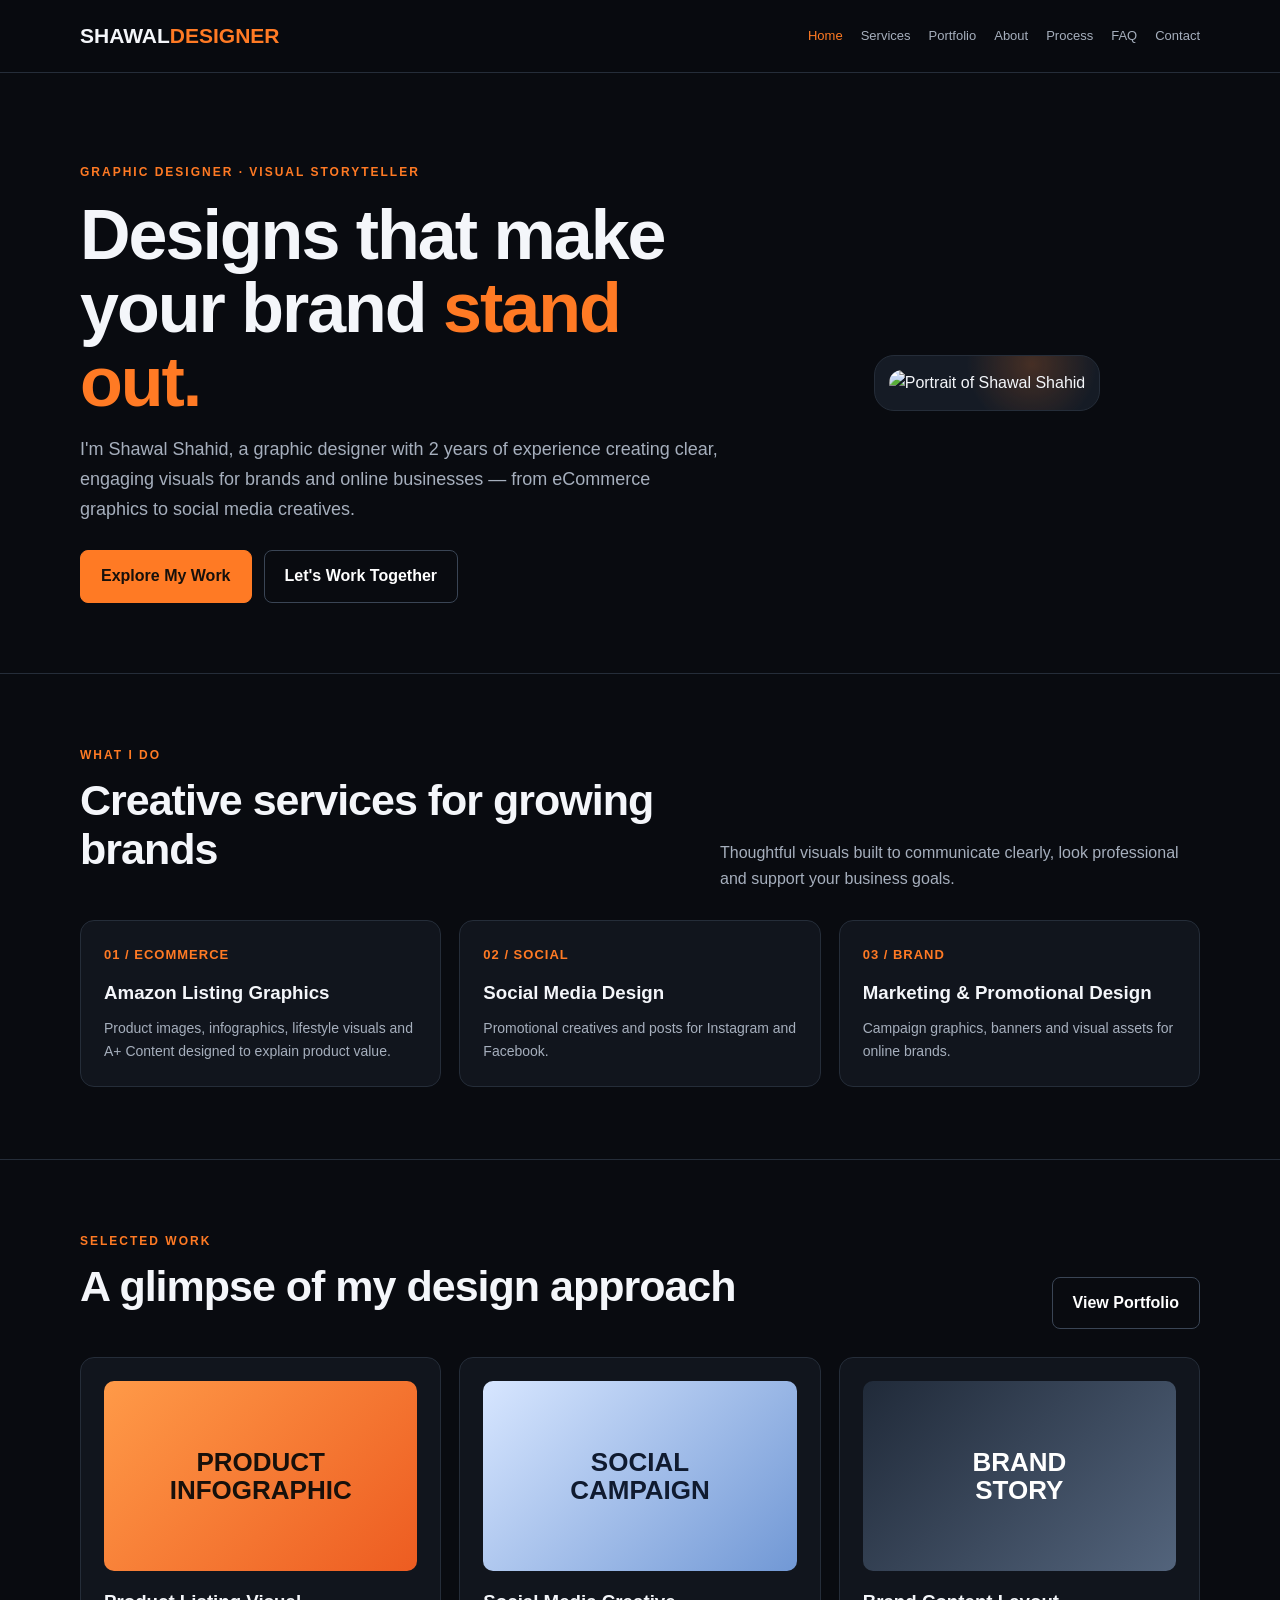
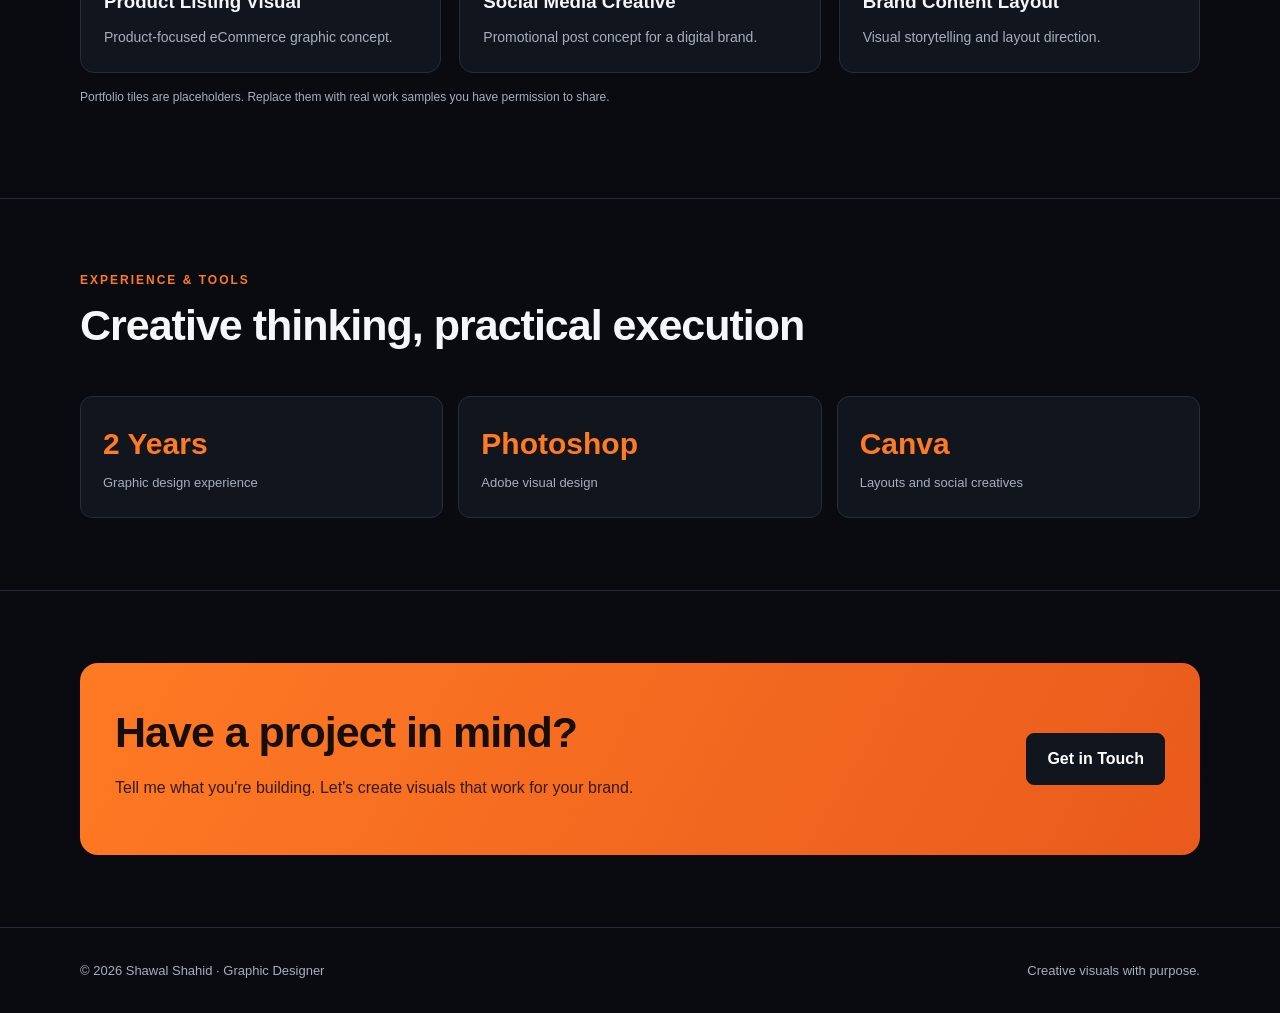
==== commit d0bcaf4e: "Add files via upload" ====
--- a/index.html
+++ b/index.html
@@ -1,4 +1,4 @@
-<!doctype html><html lang="en"><head><meta charset="utf-8"><meta name="viewport" content="width=device-width,initial-scale=1"><meta name="description" content="Shawal Shahid — Graphic Designer portfolio"><title>Index | Shawal Shahid</title><link rel="stylesheet" href="style.css"></head><body><header><div class="wrap nav"><a class="brand" href="index.html">SHAWAL<span>.</span></a><nav><a class="active" href="index.html">Home</a><a class="" href="services.html">Services</a><a class="" href="portfolio.html">Portfolio</a><a class="" href="about.html">About</a><a class="" href="process.html">Process</a><a class="" href="faq.html">FAQ</a><a class="" href="contact.html">Contact</a></nav><button class="menu">Menu</button></div></header>
+<!doctype html><html lang="en"><head><meta charset="utf-8"><meta name="viewport" content="width=device-width,initial-scale=1"><meta name="description" content="Shawal Shahid — Graphic Designer portfolio"><title>Index | ShawalDesigner</title><link rel="stylesheet" href="style.css"></head><body><header><div class="wrap nav"><a class="brand" href="index.html">SHAWAL<span>DESIGNER</span></a><nav><a class="active" href="index.html">Home</a><a class="" href="services.html">Services</a><a class="" href="portfolio.html">Portfolio</a><a class="" href="about.html">About</a><a class="" href="process.html">Process</a><a class="" href="faq.html">FAQ</a><a class="" href="contact.html">Contact</a></nav><button class="menu">Menu</button></div></header>
 <main><div class="wrap hero"><div><div class="eyebrow">Graphic Designer · Visual Storyteller</div><h1>Designs that make your brand <em>stand out.</em></h1><p class="lead">I'm Shawal Shahid, a graphic designer with 2 years of experience creating clear, engaging visuals for brands and online businesses — from eCommerce graphics to social media creatives.</p><div class="actions"><a class="btn" href="portfolio.html">Explore My Work</a><a class="btn outline" href="contact.html">Let's Work Together</a></div></div><div class="portrait-wrap"><img src="images/shawal-shahid.png" alt="Portrait of Shawal Shahid"></div></div>
 <section class="section"><div class="wrap"><div class="head"><div><div class="eyebrow">What I do</div><h2>Creative services for growing brands</h2></div><p>Thoughtful visuals built to communicate clearly, look professional and support your business goals.</p></div><div class="grid"><article class="card"><div class="num">01 / ECOMMERCE</div><h3>Amazon Listing Graphics</h3><p>Product images, infographics, lifestyle visuals and A+ Content designed to explain product value.</p></article><article class="card"><div class="num">02 / SOCIAL</div><h3>Social Media Design</h3><p>Promotional creatives and posts for Instagram and Facebook.</p></article><article class="card"><div class="num">03 / BRAND</div><h3>Marketing & Promotional Design</h3><p>Campaign graphics, banners and visual assets for online brands.</p></article></div></div></section>
 <section class="section"><div class="wrap"><div class="head"><div><div class="eyebrow">Selected work</div><h2>A glimpse of my design approach</h2></div><a class="btn outline" href="portfolio.html">View Portfolio</a></div><div class="grid"><article class="card"><div class="sample">PRODUCT<br>INFOGRAPHIC</div><h3>Product Listing Visual</h3><p>Product-focused eCommerce graphic concept.</p></article><article class="card"><div class="sample blue">SOCIAL<br>CAMPAIGN</div><h3>Social Media Creative</h3><p>Promotional post concept for a digital brand.</p></article><article class="card"><div class="sample dark">BRAND<br>STORY</div><h3>Brand Content Layout</h3><p>Visual storytelling and layout direction.</p></article></div><p style="font-size:12px;margin-top:15px">Portfolio tiles are placeholders. Replace them with real work samples you have permission to share.</p></div></section>
